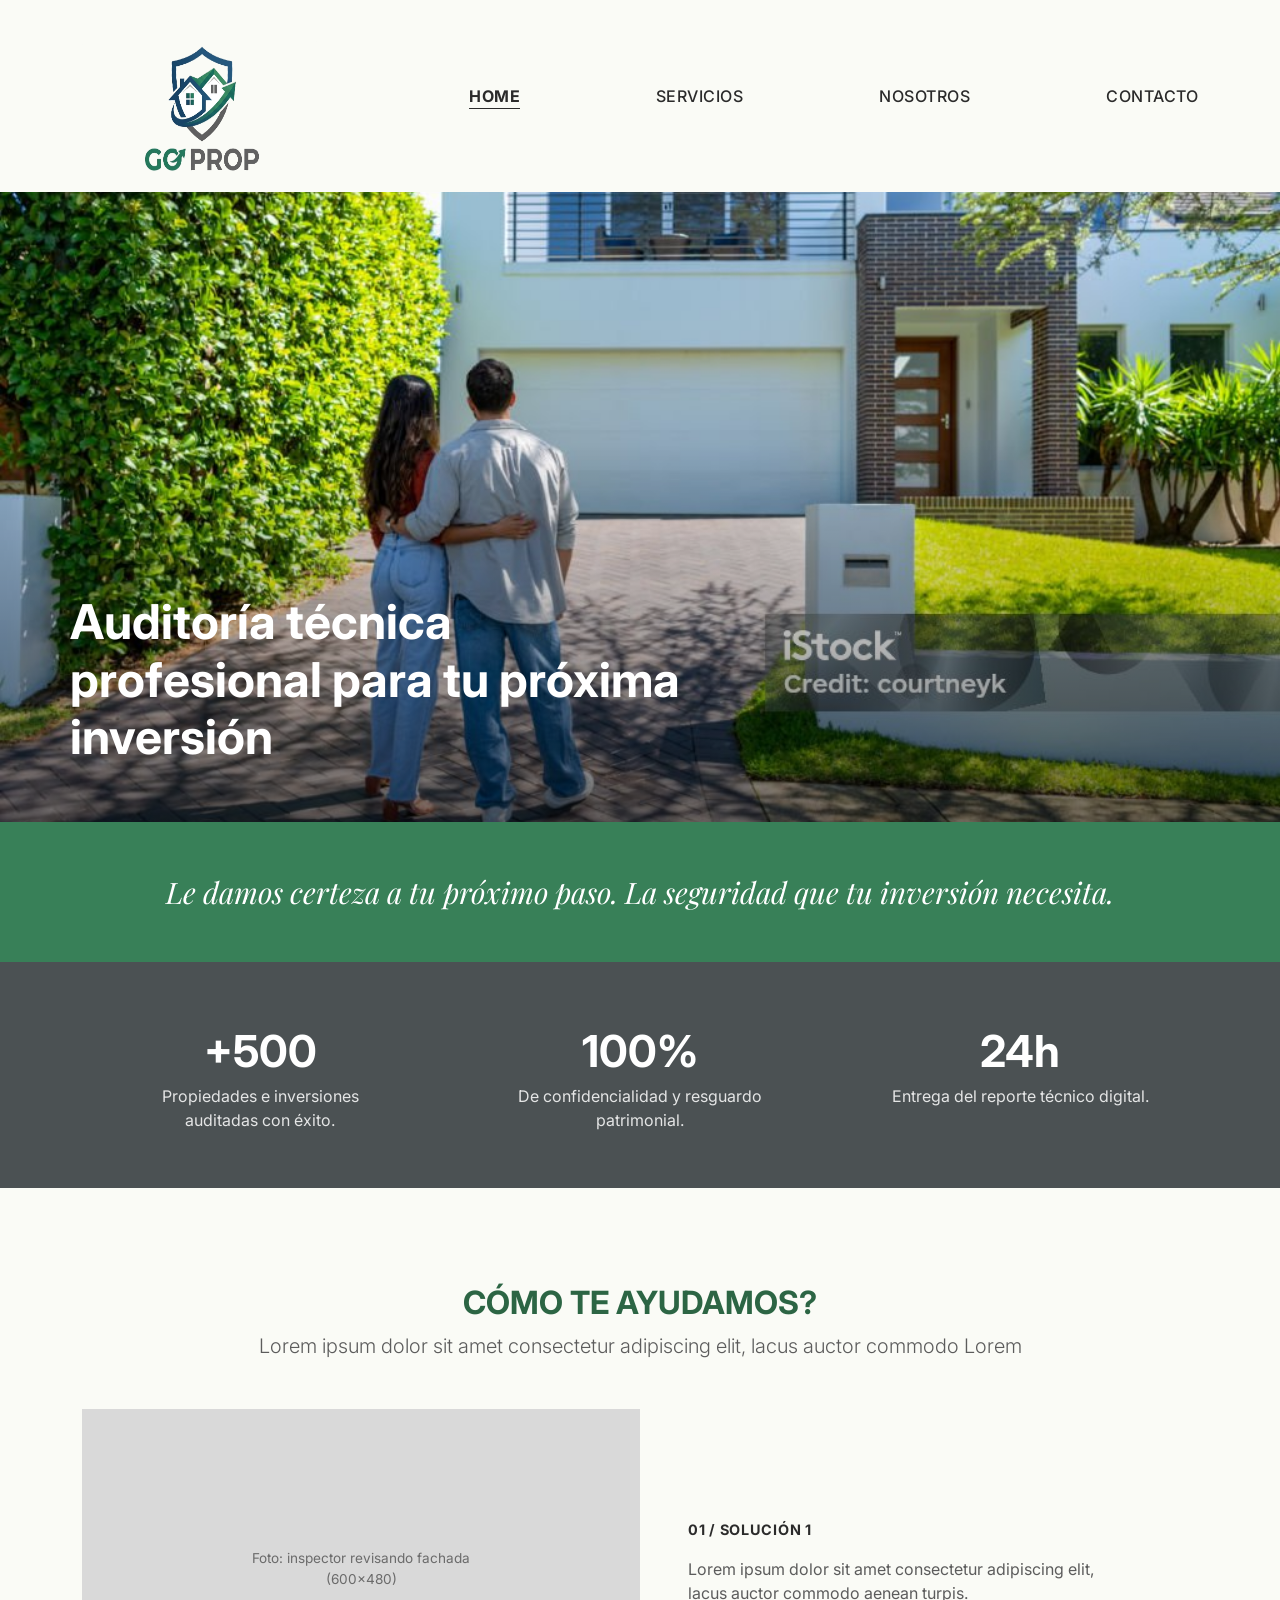
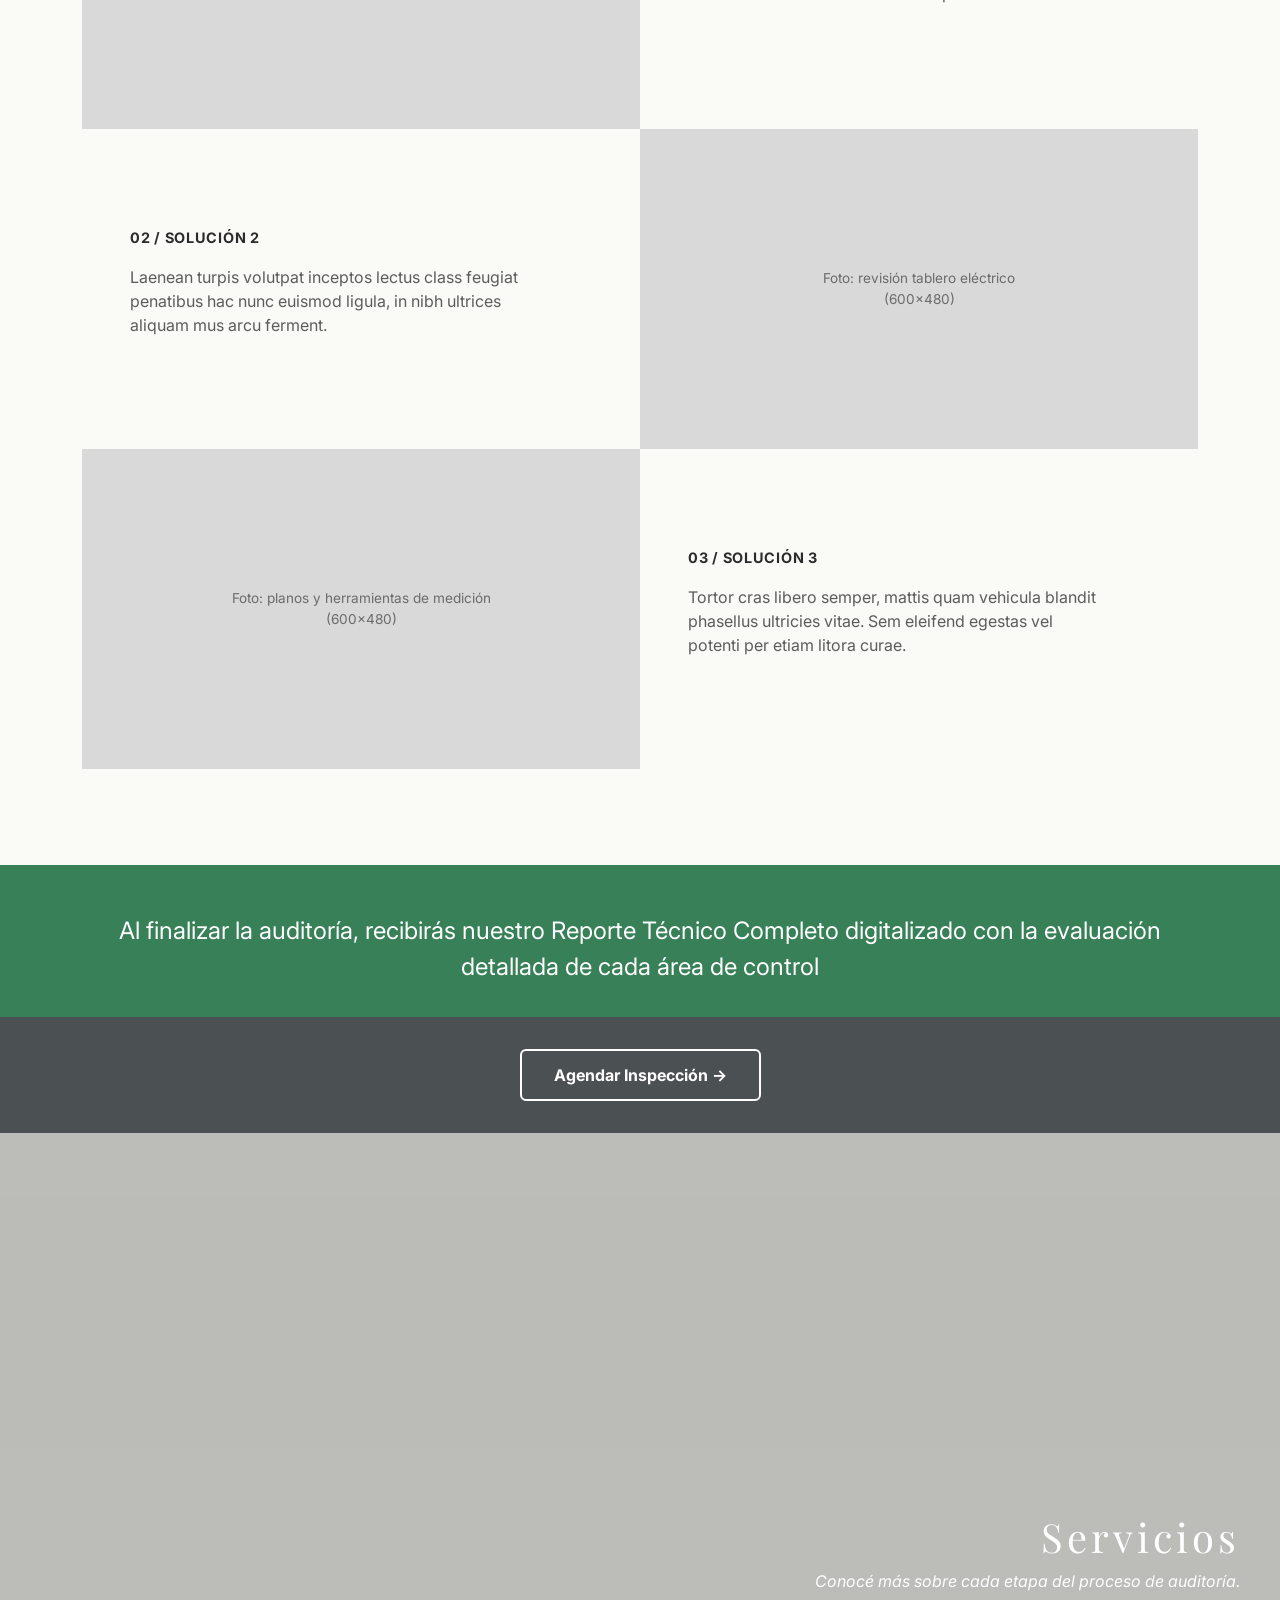
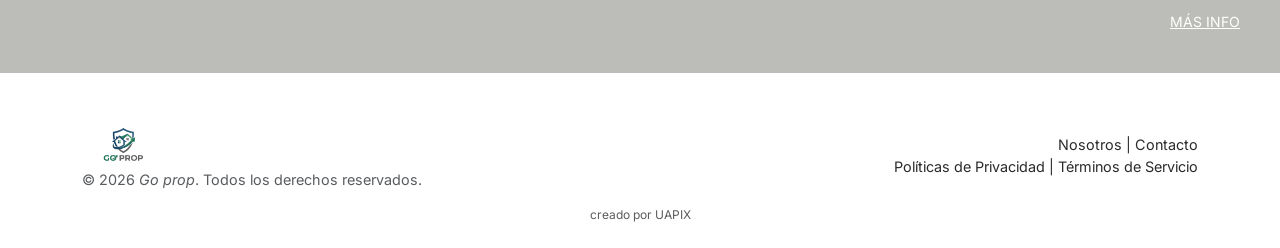
==== index.html @ a1b3cd25 "Initial commit: project scaffold + homepage" ====
<!DOCTYPE html>
<html lang="es">
<head>
  <meta charset="UTF-8">
  <meta name="viewport" content="width=device-width, initial-scale=1.0">
  <title>Go Prop | Auditoría e inspección de propiedades</title>
  <meta name="description" content="Le damos certeza a tu próximo paso. Auditorías técnicas de propiedades con reporte digital en 24h.">

  <!-- Google Fonts -->
  <link rel="preconnect" href="https://fonts.googleapis.com">
  <link rel="preconnect" href="https://fonts.gstatic.com" crossorigin>
  <link href="https://fonts.googleapis.com/css2?family=Inter:wght@400;500;700&family=Playfair+Display:ital@1&display=swap" rel="stylesheet">

  <!-- Bootstrap CSS -->
  <link href="https://cdn.jsdelivr.net/npm/bootstrap@5.3.3/dist/css/bootstrap.min.css" rel="stylesheet">

  <!-- Custom CSS -->
  <link rel="stylesheet" href="css/style.css">
</head>
<body>

  <!-- ==========================================================================
       Navbar
       ========================================================================== -->
  <nav class="navbar navbar-expand-lg navbar-goprop">
    <div class="container">
      <a class="navbar-brand" href="index.html">
        <img src="assets/images/logo.png" alt="Go Prop">
      </a>
      <button class="navbar-toggler" type="button" data-bs-toggle="collapse" data-bs-target="#navMain" aria-controls="navMain" aria-expanded="false" aria-label="Abrir menú">
        <span class="navbar-toggler-icon"></span>
      </button>
      <div class="collapse navbar-collapse justify-content-end" id="navMain">
        <ul class="navbar-nav">
          <li class="nav-item"><a class="nav-link active" href="index.html">HOME</a></li>
          <li class="nav-item"><a class="nav-link" href="servicios.html">SERVICIOS</a></li>
          <li class="nav-item"><a class="nav-link" href="nosotros.html">NOSOTROS</a></li>
          <li class="nav-item"><a class="nav-link" href="contacto.html">CONTACTO</a></li>
        </ul>
      </div>
    </div>
  </nav>

  <!-- ==========================================================================
       Hero
       ========================================================================== -->
  <header class="hero" style="background-image: url('assets/images/casaPlaceholder.jpg');">
    <div class="container hero-content">
      <h1 class="display-5">Auditoría técnica profesional para tu próxima inversión</h1>
    </div>
  </header>

  <!-- Quote band -->
  <section class="quote-band">
    <p>Le damos certeza a tu próximo paso. La seguridad que tu inversión necesita.</p>
  </section>

  <!-- Stats bar -->
  <section class="stats-bar">
    <div class="container">
      <div class="row text-center g-4">
        <div class="col-md-4">
          <div class="stat-number">+500</div>
          <p class="stat-label">Propiedades e inversiones auditadas con éxito.</p>
        </div>
        <div class="col-md-4">
          <div class="stat-number">100%</div>
          <p class="stat-label">De confidencialidad y resguardo patrimonial.</p>
        </div>
        <div class="col-md-4">
          <div class="stat-number">24h</div>
          <p class="stat-label">Entrega del reporte técnico digital.</p>
        </div>
      </div>
    </div>
  </section>

  <!-- ==========================================================================
       Cómo te ayudamos
       ========================================================================== -->
  <section class="services-intro section-padding">
    <div class="container">
      <div class="text-center mb-5">
        <h2>CÓMO TE AYUDAMOS?</h2>
        <p class="lead">Lorem ipsum dolor sit amet consectetur adipiscing elit, lacus auctor commodo Lorem</p>
      </div>

      <!-- Row 1: image left, text right -->
      <div class="row service-row align-items-center g-0 mb-0">
        <div class="col-md-6">
          <div class="img-placeholder">Foto: inspector revisando fachada<br>(600x480)</div>
        </div>
        <div class="col-md-6 p-5">
          <span class="service-number">01 / Solución 1</span>
          <p class="mt-3">Lorem ipsum dolor sit amet consectetur adipiscing elit, lacus auctor commodo aenean turpis.</p>
        </div>
      </div>

      <!-- Row 2: text left, image right -->
      <div class="row service-row align-items-center g-0 mb-0">
        <div class="col-md-6 order-md-2">
          <div class="img-placeholder">Foto: revisión tablero eléctrico<br>(600x480)</div>
        </div>
        <div class="col-md-6 order-md-1 p-5">
          <span class="service-number">02 / Solución 2</span>
          <p class="mt-3">Laenean turpis volutpat inceptos lectus class feugiat penatibus hac nunc euismod ligula, in nibh ultrices aliquam mus arcu ferment.</p>
        </div>
      </div>

      <!-- Row 3: image left, text right -->
      <div class="row service-row align-items-center g-0">
        <div class="col-md-6">
          <div class="img-placeholder">Foto: planos y herramientas de medición<br>(600x480)</div>
        </div>
        <div class="col-md-6 p-5">
          <span class="service-number">03 / Solución 3</span>
          <p class="mt-3">Tortor cras libero semper, mattis quam vehicula blandit phasellus ultricies vitae. Sem eleifend egestas vel potenti per etiam litora curae.</p>
        </div>
      </div>
    </div>
  </section>

  <!-- CTA -->
  <section class="cta-text-band">
    <div class="container">
      <p class="fs-4 mb-0">Al finalizar la auditoría, recibirás nuestro Reporte Técnico Completo digitalizado con la evaluación detallada de cada área de control</p>
    </div>
  </section>
  <section class="cta-button-band">
    <a href="servicios.html" class="btn btn-outline-goprop">Agendar Inspección &rarr;</a>
  </section>

  <!-- ==========================================================================
       Gallery / parallax
       ========================================================================== -->
  <section class="gallery-parallax" style="background-image: url('assets/images/gallery-living-room.jpg');">
    <div class="gallery-parallax-content">
      <h2 class="display-6">Servicios</h2>
      <p class="fst-italic">Conocé más sobre cada etapa del proceso de auditoría.</p>
      <a href="servicios.html" class="text-white text-decoration-underline small">MÁS INFO</a>
    </div>
  </section>

  <!-- ==========================================================================
       Footer
       ========================================================================== -->
  <footer class="footer-goprop">
    <div class="container">
      <div class="row align-items-center">
        <div class="col-md-4 mb-3 mb-md-0">
          <img src="assets/images/logo.png" alt="Go Prop" style="height:40px;">
          <p class="mt-2 mb-0 text-muted">&copy; 2026 <em>Go prop</em>. Todos los derechos reservados.</p>
        </div>
        <div class="col-md-8 text-md-end">
          <a href="nosotros.html">Nosotros</a> | <a href="contacto.html">Contacto</a><br class="d-none d-md-block">
          <a href="#">Políticas de Privacidad</a> | <a href="#">Términos de Servicio</a>
        </div>
      </div>
      <div class="text-center mt-3 footer-credit">creado por UAPIX</div>
    </div>
  </footer>

  <!-- Bootstrap JS -->
  <script src="https://cdn.jsdelivr.net/npm/bootstrap@5.3.3/dist/js/bootstrap.bundle.min.js"></script>
  <script src="js/main.js"></script>
</body>
</html>
---- css/style.css ----
/* ==========================================================================
   GO PROP — Global Stylesheet
   ========================================================================== */

:root {
  --color-green: #388058;
  --color-green-dark: #2c6544;
  --color-charcoal: #4b5153;
  --color-cream: #fafbf6;
  --color-white: #ffffff;
  --color-text: #2b2b2b;
  --color-text-muted: #5c5c5c;

  --font-body: 'Inter', system-ui, sans-serif;
  --font-serif: 'Playfair Display', Georgia, serif;

  --section-padding-y: 6rem;
  --transition-base: 0.25s ease;
}

html {
  scroll-behavior: smooth;
}

body {
  font-family: var(--font-body);
  color: var(--color-text);
  background-color: var(--color-cream);
}

img {
  max-width: 100%;
  display: block;
}

.section-padding {
  padding-top: var(--section-padding-y);
  padding-bottom: var(--section-padding-y);
}

/* ==========================================================================
   Navbar
   ========================================================================== */

.navbar-goprop {
  background-color: var(--color-cream);
  padding-top: 1rem;
  padding-bottom: 1rem;
}

.navbar-goprop .navbar-brand img {
  height: 150px;
}

.navbar-goprop .nav-link {
  color: var(--color-navy);
  font-weight: 500;
  letter-spacing: 0.03em;
  margin-left: 8.5rem;
  padding: 0 !important;
}

.navbar-goprop .nav-link.active {
  color: var(--color-green-navy);
  font-weight: 700;
  text-decoration: underline;
  text-underline-offset: 6px;
}

/* ==========================================================================
   Hero
   ========================================================================== */

.hero {
  position: relative;
  min-height: 70vh;
  background-size: cover;
  background-position: center;
  display: flex;
  align-items: flex-end;
}

.hero::after {
  content: '';
  position: absolute;
  inset: 0;
  background: linear-gradient(to top, rgba(0, 0, 0, 0.55), rgba(0, 0, 0, 0) 60%);
}

.hero-content {
  position: relative;
  z-index: 1;
  color: var(--color-white);
  padding: 3rem 0;
}

.hero-content h1 {
  font-weight: 700;
  max-width: 640px;
}

/* ==========================================================================
   Quote band
   ========================================================================== */

.quote-band {
  background-color: var(--color-green);
  color: var(--color-white);
  text-align: center;
  padding: 3rem 1rem;
}

.quote-band p {
  font-family: var(--font-serif);
  font-style: italic;
  font-size: 1.85rem;
  max-width: 1140px;
  margin: 0 auto;
}

/* ==========================================================================
   Stats bar
   ========================================================================== */

.stats-bar {
  background-color: var(--color-charcoal);
  color: var(--color-white);
  padding: 3.5rem 1rem;
}

.stats-bar .stat-number {
  font-size: 2.75rem;
  font-weight: 700;
}

.stats-bar .stat-label {
  color: rgba(255, 255, 255, 0.85);
  max-width: 260px;
  margin: 0 auto;
}

/* ==========================================================================
   Services intro (Cómo te ayudamos)
   ========================================================================== */

.services-intro h2 {
  color: var(--color-green-dark);
  font-weight: 700;
}

.services-intro .lead {
  color: var(--color-text-muted);
}

.service-row .service-number {
  font-weight: 700;
  letter-spacing: 0.05em;
  color: var(--color-text);
  text-transform: uppercase;
  font-size: 0.9rem;
}

.service-row p {
  color: var(--color-text-muted);
  max-width: 420px;
}

.service-row img {
  width: 100%;
  height: 100%;
  object-fit: cover;
  min-height: 320px;
}

/* ==========================================================================
   CTA band
   ========================================================================== */

.cta-text-band {
  background-color: var(--color-green);
  color: var(--color-white);
  text-align: center;
  padding: 3rem 1rem 2rem;
}

.cta-button-band {
  background-color: var(--color-charcoal);
  text-align: center;
  padding: 2rem 1rem;
}

.btn-outline-goprop {
  border: 2px solid var(--color-white);
  color: var(--color-white);
  background: transparent;
  font-weight: 700;
  padding: 0.75rem 2rem;
  transition: var(--transition-base);
}

.btn-outline-goprop:hover {
  background: var(--color-white);
  color: var(--color-charcoal);
}

.btn-goprop {
  background-color: var(--color-green);
  border: 2px solid var(--color-green);
  color: var(--color-white);
  font-weight: 700;
  padding: 0.75rem 2rem;
  transition: var(--transition-base);
}

.btn-goprop:hover {
  background-color: var(--color-green-dark);
  border-color: var(--color-green-dark);
  color: var(--color-white);
}

/* ==========================================================================
   Gallery / parallax
   ========================================================================== */

.gallery-parallax {
  position: relative;
  min-height: 60vh;
  background-attachment: fixed;
  background-size: cover;
  background-position: center;
  display: flex;
  align-items: flex-end;
}

.gallery-parallax::after {
  content: '';
  position: absolute;
  inset: 0;
  background: rgba(0, 0, 0, 0.25);
}

.gallery-parallax-content {
  position: relative;
  z-index: 1;
  color: var(--color-white);
  padding: 2.5rem;
  text-align: right;
  margin-left: auto;
}

.gallery-parallax-content h2 {
  font-family: var(--font-serif);
  letter-spacing: 0.1em;
}

@media (max-width: 767.98px) {
  .gallery-parallax {
    background-attachment: scroll;
  }
}

/* ==========================================================================
   Footer
   ========================================================================== */

.footer-goprop {
  background-color: var(--color-white);
  padding: 3rem 0 1.5rem;
  font-size: 0.9rem;
}

.footer-goprop a {
  color: var(--color-text);
  text-decoration: none;
}

.footer-goprop a:hover {
  color: var(--color-green-dark);
}

.footer-goprop .footer-credit {
  color: var(--color-text-muted);
  font-size: 0.75rem;
}

/* ==========================================================================
   Placeholder blocks (temporary — remove once real assets are in place)
   ========================================================================== */

.img-placeholder {
  background-color: #d9d9d9;
  color: #6b6b6b;
  display: flex;
  align-items: center;
  justify-content: center;
  text-align: center;
  font-size: 0.85rem;
  width: 100%;
  height: 100%;
  min-height: 320px;
}
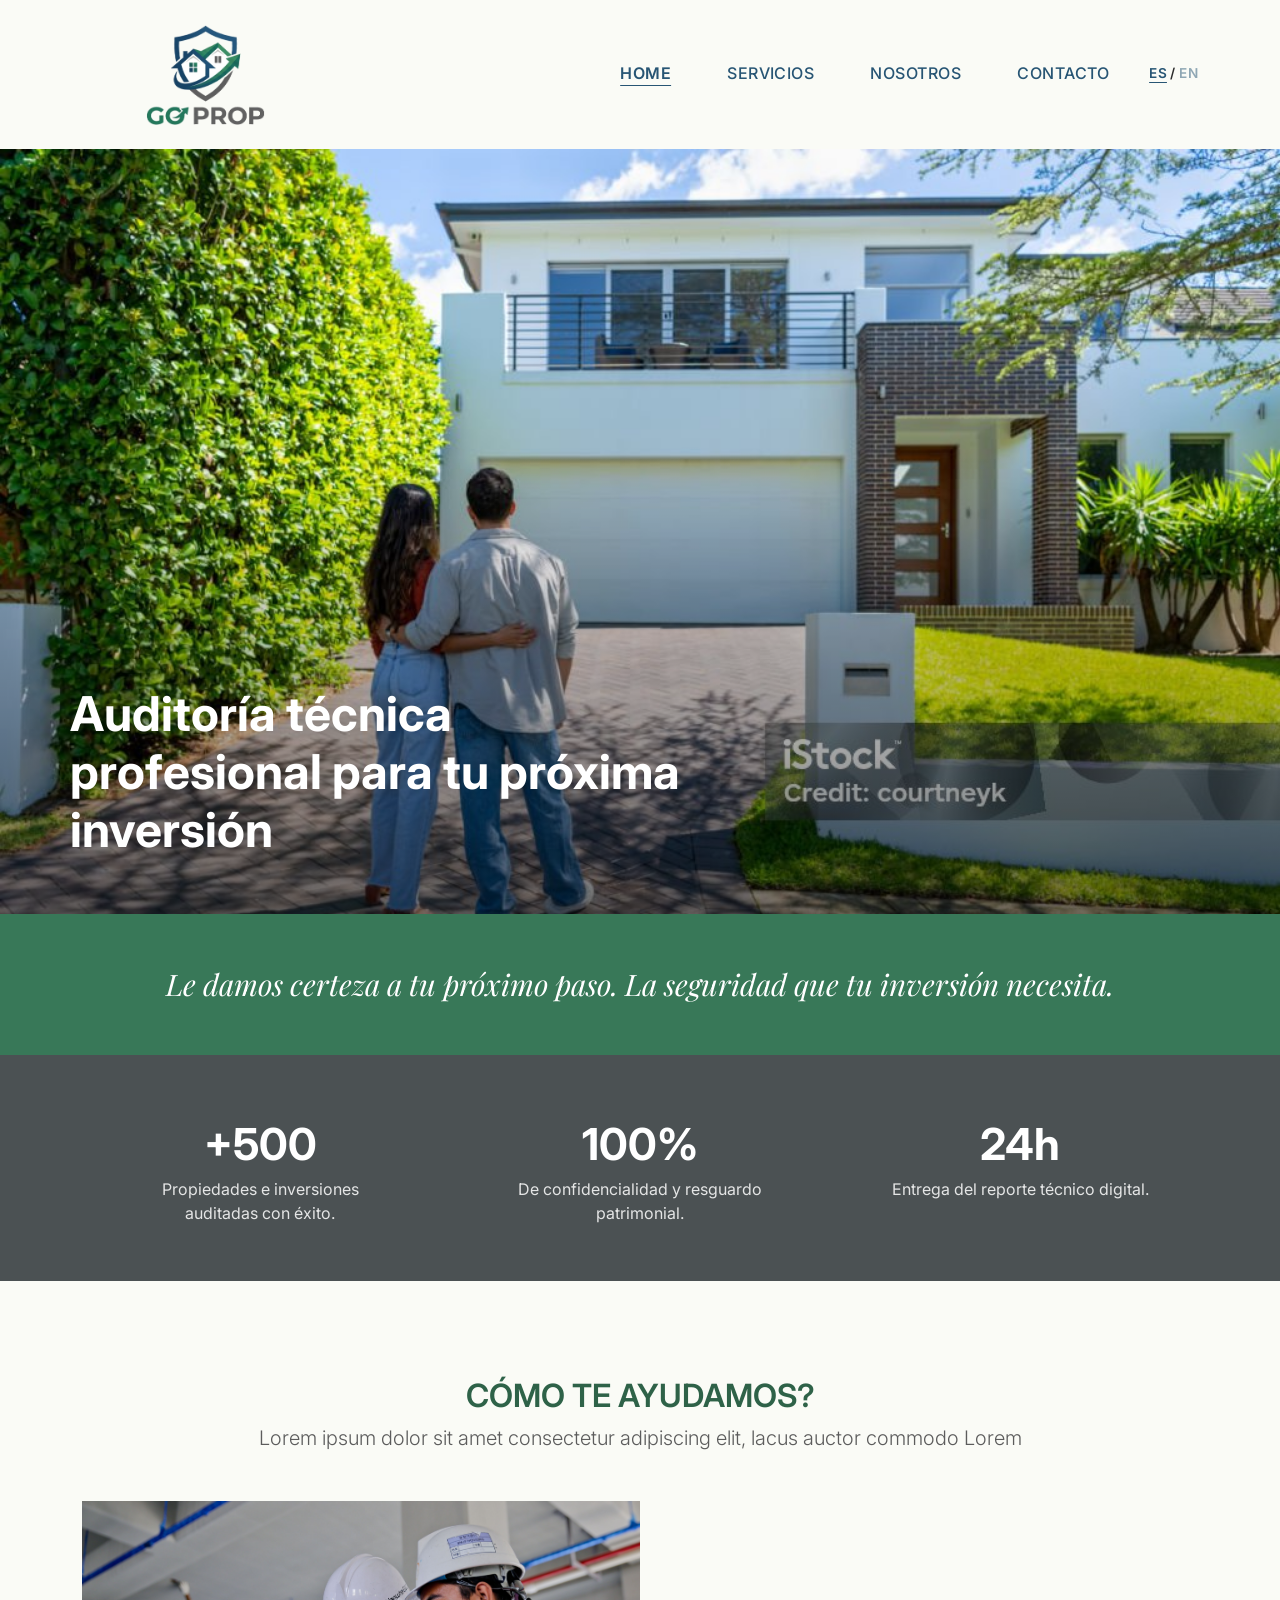
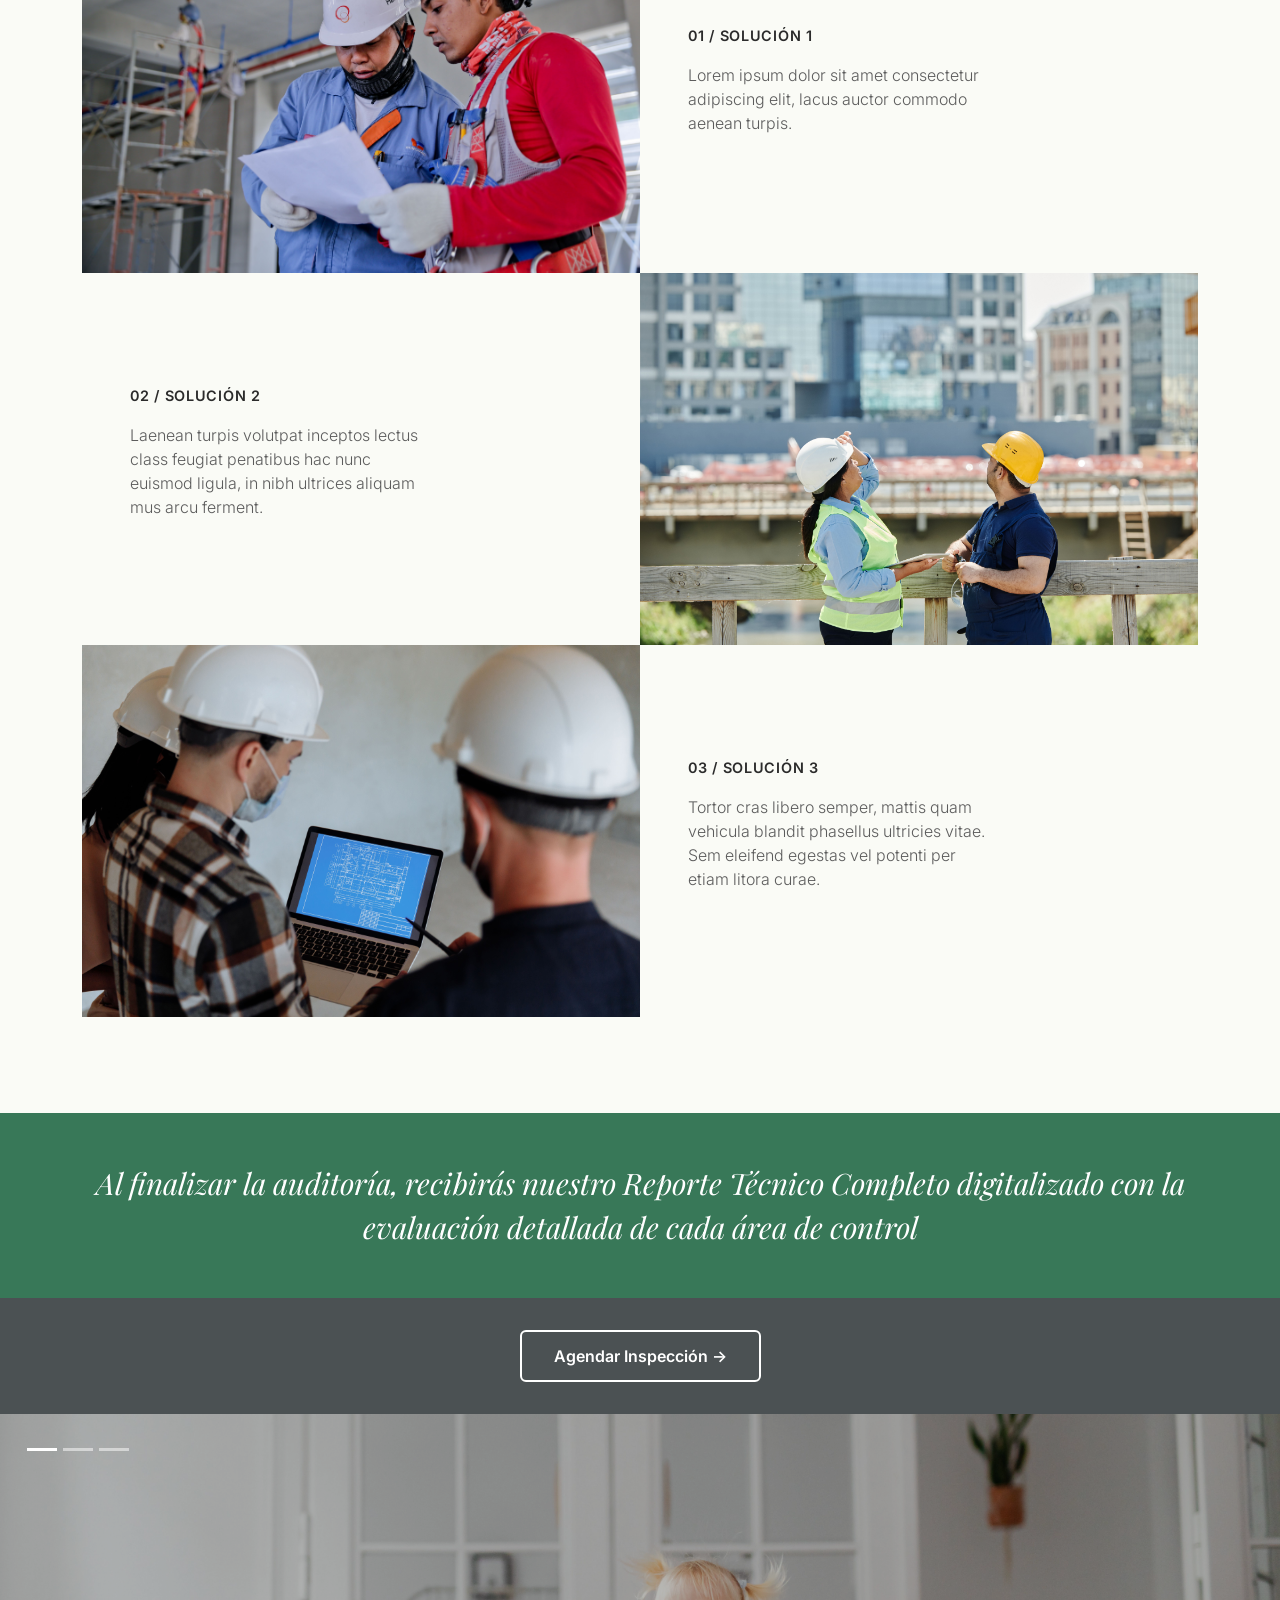
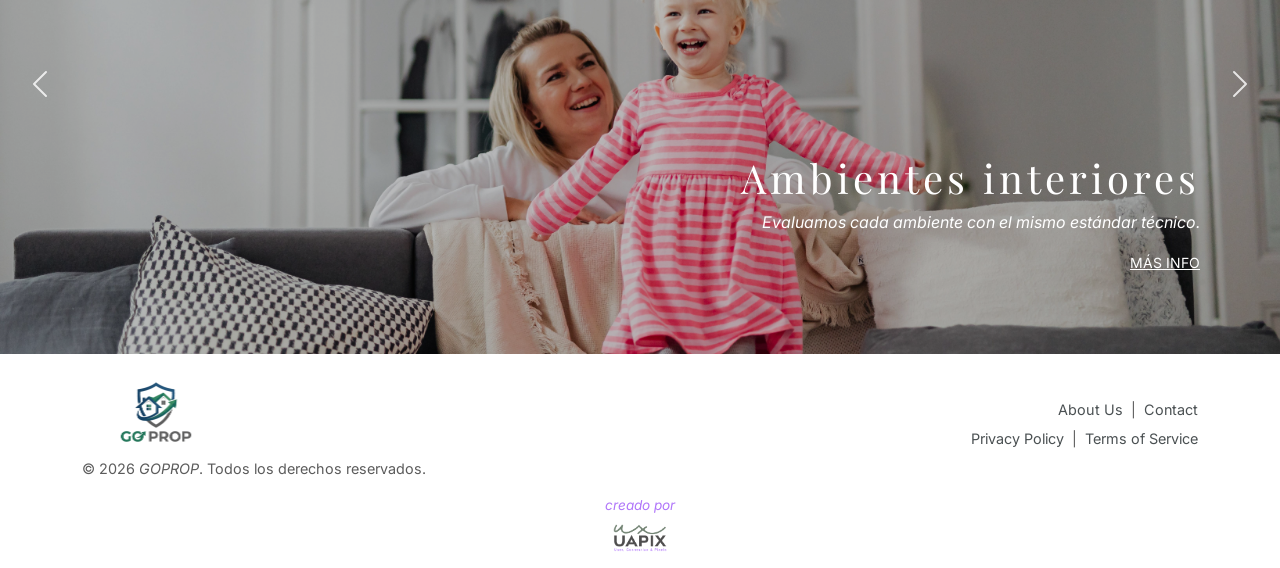
==== commit cc8e8b00: "Finalize footer: logo/copyright spacing, footer padding" ====
--- a/index.html
+++ b/index.html
@@ -9,7 +9,7 @@
   <!-- Google Fonts -->
   <link rel="preconnect" href="https://fonts.googleapis.com">
   <link rel="preconnect" href="https://fonts.gstatic.com" crossorigin>
-  <link href="https://fonts.googleapis.com/css2?family=Inter:wght@400;500;700&family=Playfair+Display:ital@1&display=swap" rel="stylesheet">
+  <link href="https://fonts.googleapis.com/css2?family=Inter:wght@300;400;500;600;700&family=Playfair+Display:ital@1&display=swap" rel="stylesheet">
 
   <!-- Bootstrap CSS -->
   <link href="https://cdn.jsdelivr.net/npm/bootstrap@5.3.3/dist/css/bootstrap.min.css" rel="stylesheet">
@@ -37,6 +37,9 @@
           <li class="nav-item"><a class="nav-link" href="nosotros.html">NOSOTROS</a></li>
           <li class="nav-item"><a class="nav-link" href="contacto.html">CONTACTO</a></li>
         </ul>
+        <div class="lang-switch">
+          <a href="index.html" class="current">ES</a> / <a href="en/index.html">EN</a>
+        </div>
       </div>
     </div>
   </nav>
@@ -88,7 +91,7 @@
       <!-- Row 1: image left, text right -->
       <div class="row service-row align-items-center g-0 mb-0">
         <div class="col-md-6">
-          <div class="img-placeholder">Foto: inspector revisando fachada<br>(600x480)</div>
+          <img src="assets/images/solucion1.jpg" alt="Inspectores revisando documentos en una propiedad">
         </div>
         <div class="col-md-6 p-5">
           <span class="service-number">01 / Solución 1</span>
@@ -99,7 +102,7 @@
       <!-- Row 2: text left, image right -->
       <div class="row service-row align-items-center g-0 mb-0">
         <div class="col-md-6 order-md-2">
-          <div class="img-placeholder">Foto: revisión tablero eléctrico<br>(600x480)</div>
+          <img src="assets/images/solucion2.jpg" alt="Inspectores afuera revisando la fachada de una propiedad">
         </div>
         <div class="col-md-6 order-md-1 p-5">
           <span class="service-number">02 / Solución 2</span>
@@ -110,7 +113,7 @@
       <!-- Row 3: image left, text right -->
       <div class="row service-row align-items-center g-0">
         <div class="col-md-6">
-          <div class="img-placeholder">Foto: planos y herramientas de medición<br>(600x480)</div>
+          <img src="assets/images/solucion3.jpg" alt="Inspectores revisando planos en una computadora portatil">
         </div>
         <div class="col-md-6 p-5">
           <span class="service-number">03 / Solución 3</span>
@@ -123,7 +126,7 @@
   <!-- CTA -->
   <section class="cta-text-band">
     <div class="container">
-      <p class="fs-4 mb-0">Al finalizar la auditoría, recibirás nuestro Reporte Técnico Completo digitalizado con la evaluación detallada de cada área de control</p>
+      <p>Al finalizar la auditoría, recibirás nuestro Reporte Técnico Completo digitalizado con la evaluación detallada de cada área de control</p>
     </div>
   </section>
   <section class="cta-button-band">
@@ -133,13 +136,44 @@
   <!-- ==========================================================================
        Gallery / parallax
        ========================================================================== -->
-  <section class="gallery-parallax" style="background-image: url('assets/images/gallery-living-room.jpg');">
-    <div class="gallery-parallax-content">
-      <h2 class="display-6">Servicios</h2>
-      <p class="fst-italic">Conocé más sobre cada etapa del proceso de auditoría.</p>
-      <a href="servicios.html" class="text-white text-decoration-underline small">MÁS INFO</a>
-    </div>
-  </section>
+  <div id="galleryCarousel" class="carousel slide gallery-parallax" data-bs-ride="carousel">
+    <div class="carousel-indicators">
+      <button type="button" data-bs-target="#galleryCarousel" data-bs-slide-to="0" class="active" aria-current="true" aria-label="Slide 1"></button>
+      <button type="button" data-bs-target="#galleryCarousel" data-bs-slide-to="1" aria-label="Slide 2"></button>
+      <button type="button" data-bs-target="#galleryCarousel" data-bs-slide-to="2" aria-label="Slide 3"></button>
+    </div>
+    <div class="carousel-inner">
+      <div class="carousel-item active" style="background-image: url('assets/images/gallery-living-room.jpg');">
+        <div class="gallery-parallax-content">
+          <h2 class="display-6">Ambientes interiores</h2>
+          <p class="fst-italic">Evaluamos cada ambiente con el mismo estándar técnico.</p>
+          <a href="servicios.html" class="text-white text-decoration-underline small">MÁS INFO</a>
+        </div>
+      </div>
+      <div class="carousel-item" style="background-image: url('assets/images/gallery-kitchen.jpg');">
+        <div class="gallery-parallax-content">
+          <h2 class="display-6">Instalaciones y equipamiento</h2>
+          <p class="fst-italic">Revisamos instalaciones eléctricas, sanitarias y de gas.</p>
+          <a href="servicios.html" class="text-white text-decoration-underline small">MÁS INFO</a>
+        </div>
+      </div>
+      <div class="carousel-item" style="background-image: url('assets/images/gallery-garden.jpg');">
+        <div class="gallery-parallax-content">
+          <h2 class="display-6">Espacios exteriores</h2>
+          <p class="fst-italic">Auditamos también los espacios exteriores y estructuras adicionales.</p>
+          <a href="servicios.html" class="text-white text-decoration-underline small">MÁS INFO</a>
+        </div>
+      </div>
+    </div>
+    <button class="carousel-control-prev" type="button" data-bs-target="#galleryCarousel" data-bs-slide="prev">
+      <span class="carousel-control-prev-icon" aria-hidden="true"></span>
+      <span class="visually-hidden">Anterior</span>
+    </button>
+    <button class="carousel-control-next" type="button" data-bs-target="#galleryCarousel" data-bs-slide="next">
+      <span class="carousel-control-next-icon" aria-hidden="true"></span>
+      <span class="visually-hidden">Siguiente</span>
+    </button>
+  </div>
 
   <!-- ==========================================================================
        Footer
@@ -147,16 +181,19 @@
   <footer class="footer-goprop">
     <div class="container">
       <div class="row align-items-center">
-        <div class="col-md-4 mb-3 mb-md-0">
-          <img src="assets/images/logo.png" alt="Go Prop" style="height:40px;">
-          <p class="mt-2 mb-0 text-muted">&copy; 2026 <em>Go prop</em>. Todos los derechos reservados.</p>
-        </div>
-        <div class="col-md-8 text-md-end">
-          <a href="nosotros.html">Nosotros</a> | <a href="contacto.html">Contacto</a><br class="d-none d-md-block">
-          <a href="#">Políticas de Privacidad</a> | <a href="#">Términos de Servicio</a>
-        </div>
-      </div>
-      <div class="text-center mt-3 footer-credit">creado por UAPIX</div>
+        <div class="col-md-5 mb-3 mb-md-0 footer-brand">
+          <img src="assets/images/logo.png" alt="Go Prop" style="height:72px;">
+          <p class="footer-copyright">&copy; 2026 <em>GOPROP</em>. Todos los derechos reservados.</p>
+        </div>
+<div class="col-md-7 text-md-end footer-links">
+          <div class="footer-links-row"><a href="nosotros.html">About Us</a><span class="footer-sep">|</span><a href="contacto.html">Contact</a></div>
+          <div class="footer-links-row"><a href="#">Privacy Policy</a><span class="footer-sep">|</span><a href="#">Terms of Service</a></div>
+        </div>
+      </div>
+<div class="text-center mt-3 footer-credit">
+        <p>creado por</p>
+        <img src="assets/images/uapix-logo.png" alt="UAPIX">
+      </div>
     </div>
   </footer>
 
--- a/css/style.css
+++ b/css/style.css
@@ -3,8 +3,9 @@
    ========================================================================== */
 
 :root {
-  --color-green: #388058;
-  --color-green-dark: #2c6544;
+  --color-green: #387858;
+  --color-green-dark: #2e6248;
+  --color-navy: #275574;
   --color-charcoal: #4b5153;
   --color-cream: #fafbf6;
   --color-white: #ffffff;
@@ -44,38 +45,67 @@
 
 .navbar-goprop {
   background-color: var(--color-cream);
-  padding-top: 1rem;
-  padding-bottom: 1rem;
+  padding-top: 0rem;
+  padding-bottom: 0.2rem;
 }
 
 .navbar-goprop .navbar-brand img {
-  height: 150px;
+  height: 120px;
+  margin-bottom: 1rem;
 }
 
 .navbar-goprop .nav-link {
   color: var(--color-navy);
   font-weight: 500;
   letter-spacing: 0.03em;
-  margin-left: 8.5rem;
+  margin-left: 3.5rem;
   padding: 0 !important;
 }
 
+.navbar-goprop .nav-item:first-child .nav-link {
+  margin-left: 4rem;
+}
+
 .navbar-goprop .nav-link.active {
-  color: var(--color-green-navy);
-  font-weight: 700;
+  color: var(--color-navy);
+  font-weight: 600;
   text-decoration: underline;
   text-underline-offset: 6px;
 }
 
+.lang-switch {
+  margin-left: 2.5rem;
+  font-size: 0.85rem;
+  font-weight: 600;
+  letter-spacing: 0.03em;
+  white-space: nowrap;
+}
+
+.lang-switch a {
+  color: var(--color-navy);
+  text-decoration: none;
+  opacity: 0.5;
+}
+
+.lang-switch a.current {
+  opacity: 1;
+  text-decoration: underline;
+  text-underline-offset: 4px;
+}
+
+.lang-switch a:hover {
+  opacity: 0.8;
+}
+
 /* ==========================================================================
    Hero
    ========================================================================== */
 
 .hero {
   position: relative;
-  min-height: 70vh;
+  min-height: 85vh;
   background-size: cover;
-  background-position: center;
+  background-position: center top;
   display: flex;
   align-items: flex-end;
 }
@@ -145,15 +175,16 @@
 
 .services-intro h2 {
   color: var(--color-green-dark);
-  font-weight: 700;
+  font-weight: 600;
 }
 
 .services-intro .lead {
   color: var(--color-text-muted);
+  font-weight:300;
 }
 
 .service-row .service-number {
-  font-weight: 700;
+  font-weight: 600;
   letter-spacing: 0.05em;
   color: var(--color-text);
   text-transform: uppercase;
@@ -162,7 +193,8 @@
 
 .service-row p {
   color: var(--color-text-muted);
-  max-width: 420px;
+  max-width: 300px;
+  font-weight:300;
 }
 
 .service-row img {
@@ -180,7 +212,15 @@
   background-color: var(--color-green);
   color: var(--color-white);
   text-align: center;
-  padding: 3rem 1rem 2rem;
+  padding: 3rem 1rem;
+}
+
+.cta-text-band p {
+  font-family: var(--font-serif);
+  font-style: italic;
+  font-size: 1.85rem;
+  max-width: 1140px;
+  margin: 0 auto;
 }
 
 .cta-button-band {
@@ -193,7 +233,7 @@
   border: 2px solid var(--color-white);
   color: var(--color-white);
   background: transparent;
-  font-weight: 700;
+  font-weight: 600;
   padding: 0.75rem 2rem;
   transition: var(--transition-base);
 }
@@ -207,7 +247,7 @@
   background-color: var(--color-green);
   border: 2px solid var(--color-green);
   color: var(--color-white);
-  font-weight: 700;
+  font-weight: 600;
   padding: 0.75rem 2rem;
   transition: var(--transition-base);
 }
@@ -225,14 +265,20 @@
 .gallery-parallax {
   position: relative;
   min-height: 60vh;
-  background-attachment: fixed;
+}
+
+.gallery-parallax .carousel-item {
+  min-height: 60vh;
   background-size: cover;
   background-position: center;
+}
+.gallery-parallax .carousel-item.active,
+.gallery-parallax .carousel-item-next,
+.gallery-parallax .carousel-item-prev {
   display: flex;
   align-items: flex-end;
 }
-
-.gallery-parallax::after {
+.gallery-parallax .carousel-item::after {
   content: '';
   position: absolute;
   inset: 0;
@@ -243,7 +289,7 @@
   position: relative;
   z-index: 1;
   color: var(--color-white);
-  padding: 2.5rem;
+  padding: 5rem;
   text-align: right;
   margin-left: auto;
 }
@@ -253,34 +299,87 @@
   letter-spacing: 0.1em;
 }
 
-@media (max-width: 767.98px) {
-  .gallery-parallax {
-    background-attachment: scroll;
-  }
-}
-
+.gallery-parallax .carousel-indicators {
+  top: 1.5rem;
+  bottom: auto;
+  justify-content: flex-start;
+  margin-left: 1.5rem;
+  margin-right: 0;
+}
+.gallery-parallax .carousel-control-prev,
+.gallery-parallax .carousel-control-next {
+  top: 50%;
+  bottom: auto;
+  width: 48px;
+  height: 48px;
+  transform: translateY(-50%);
+  opacity: 0.8;
+}
+
+.gallery-parallax .carousel-control-prev {
+  left: 1rem;
+}
+
+.gallery-parallax .carousel-control-next {
+  right: 1rem;
+}
+
+.gallery-parallax .carousel-control-prev:hover,
+.gallery-parallax .carousel-control-next:hover {
+  opacity: 1;
+}
 /* ==========================================================================
    Footer
    ========================================================================== */
 
 .footer-goprop {
   background-color: var(--color-white);
-  padding: 3rem 0 1.5rem;
+  padding: 1rem 0 1rem;
   font-size: 0.9rem;
 }
 
 .footer-goprop a {
-  color: var(--color-text);
+  color: var(--color-charcoal);
   text-decoration: none;
 }
 
+.footer-links-row {
+  line-height: 2;
+}
+
+.footer-links .footer-sep {
+  color: var(--color-text-muted);
+  margin: 0 0.5rem;
+}
+
 .footer-goprop a:hover {
-  color: var(--color-green-dark);
-}
-
-.footer-goprop .footer-credit {
+  color: #8c8c8c;
+}
+
+.footer-goprop .footer-credit p {
+  color: #b076f9;
+  font-style: italic;
+  font-size: 0.85rem;
+  margin-bottom: 0.5rem;
+}
+
+.footer-goprop .footer-credit img {
+  height: 28px;
+  margin: 0 auto;
+}
+.footer-goprop .footer-brand {
+  display: flex;
+  flex-direction: column;
+  align-items: flex-start;
+  gap: 1rem;
+}
+
+.footer-goprop .footer-copyright {
   color: var(--color-text-muted);
-  font-size: 0.75rem;
+  font-size: 0.9rem;
+  line-height: 1.5;
+  white-space: nowrap;
+  margin: 0;
 }
 
 /* ==========================================================================
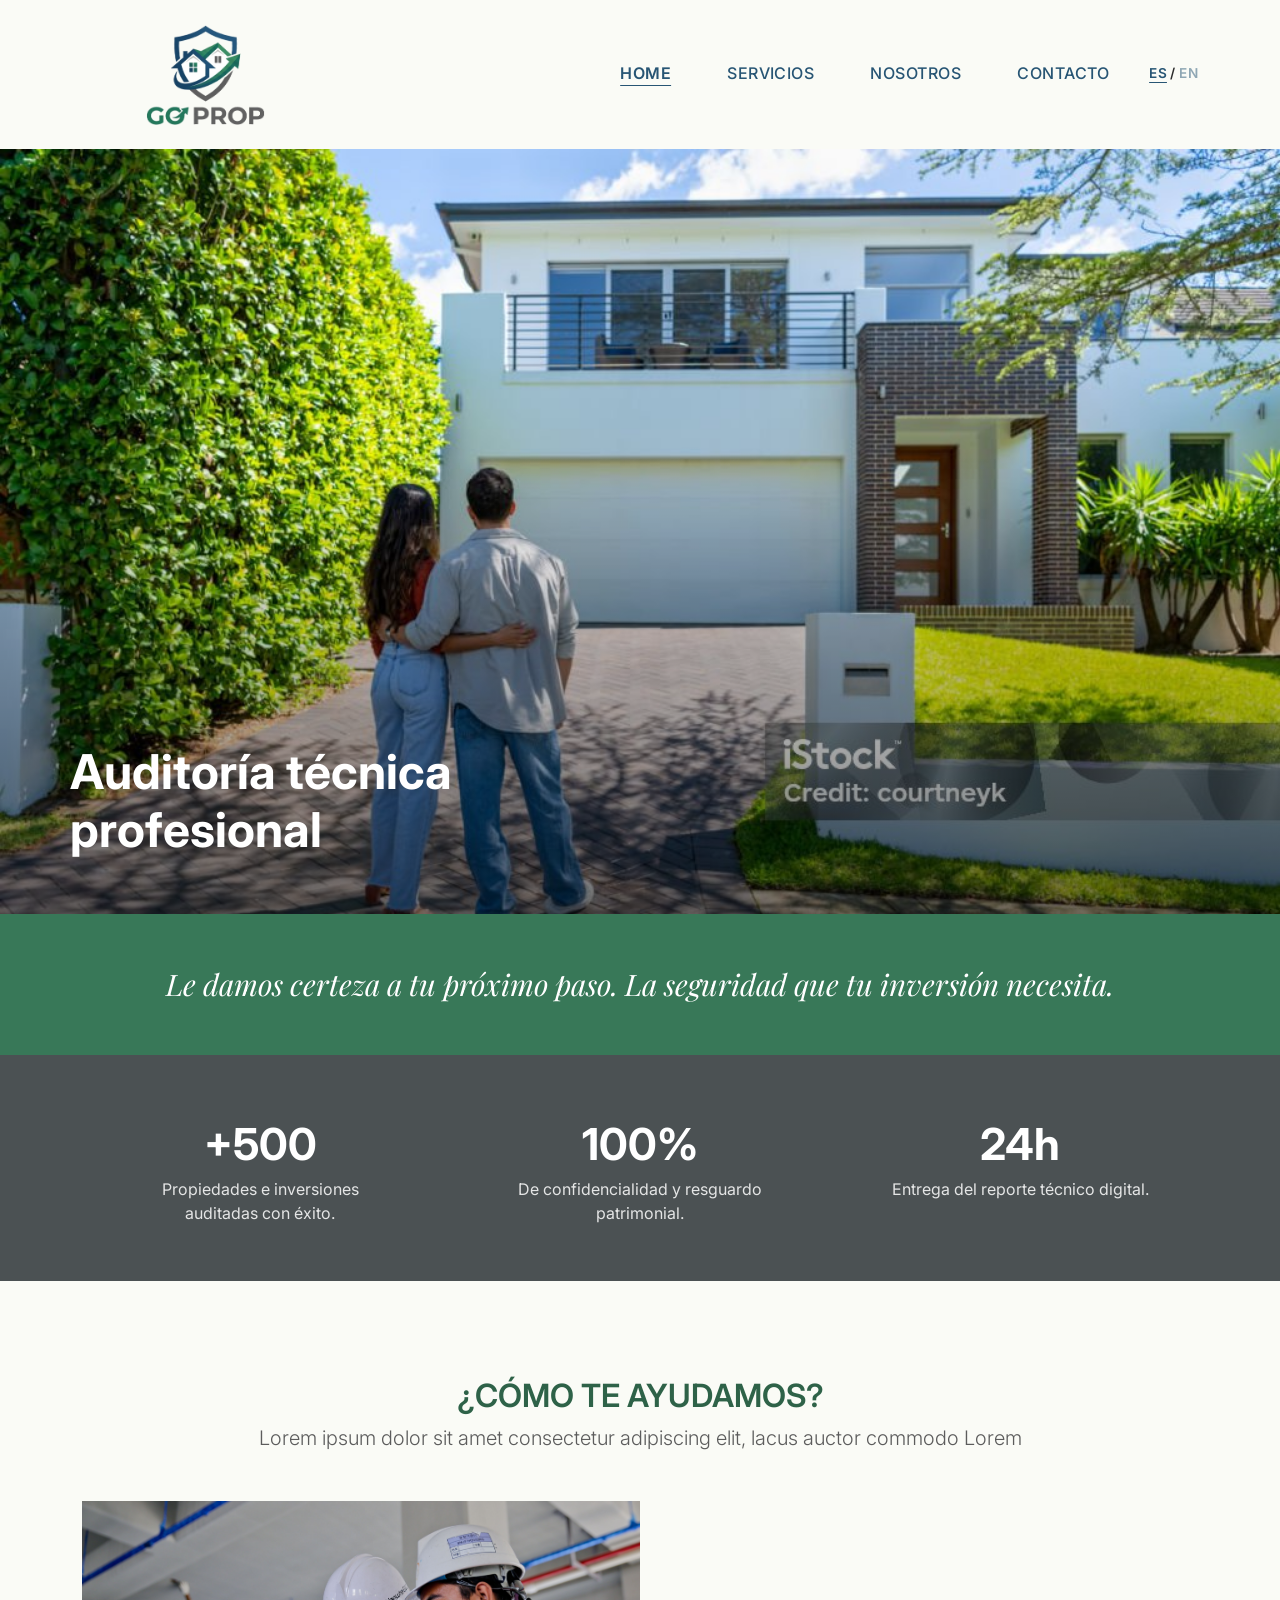
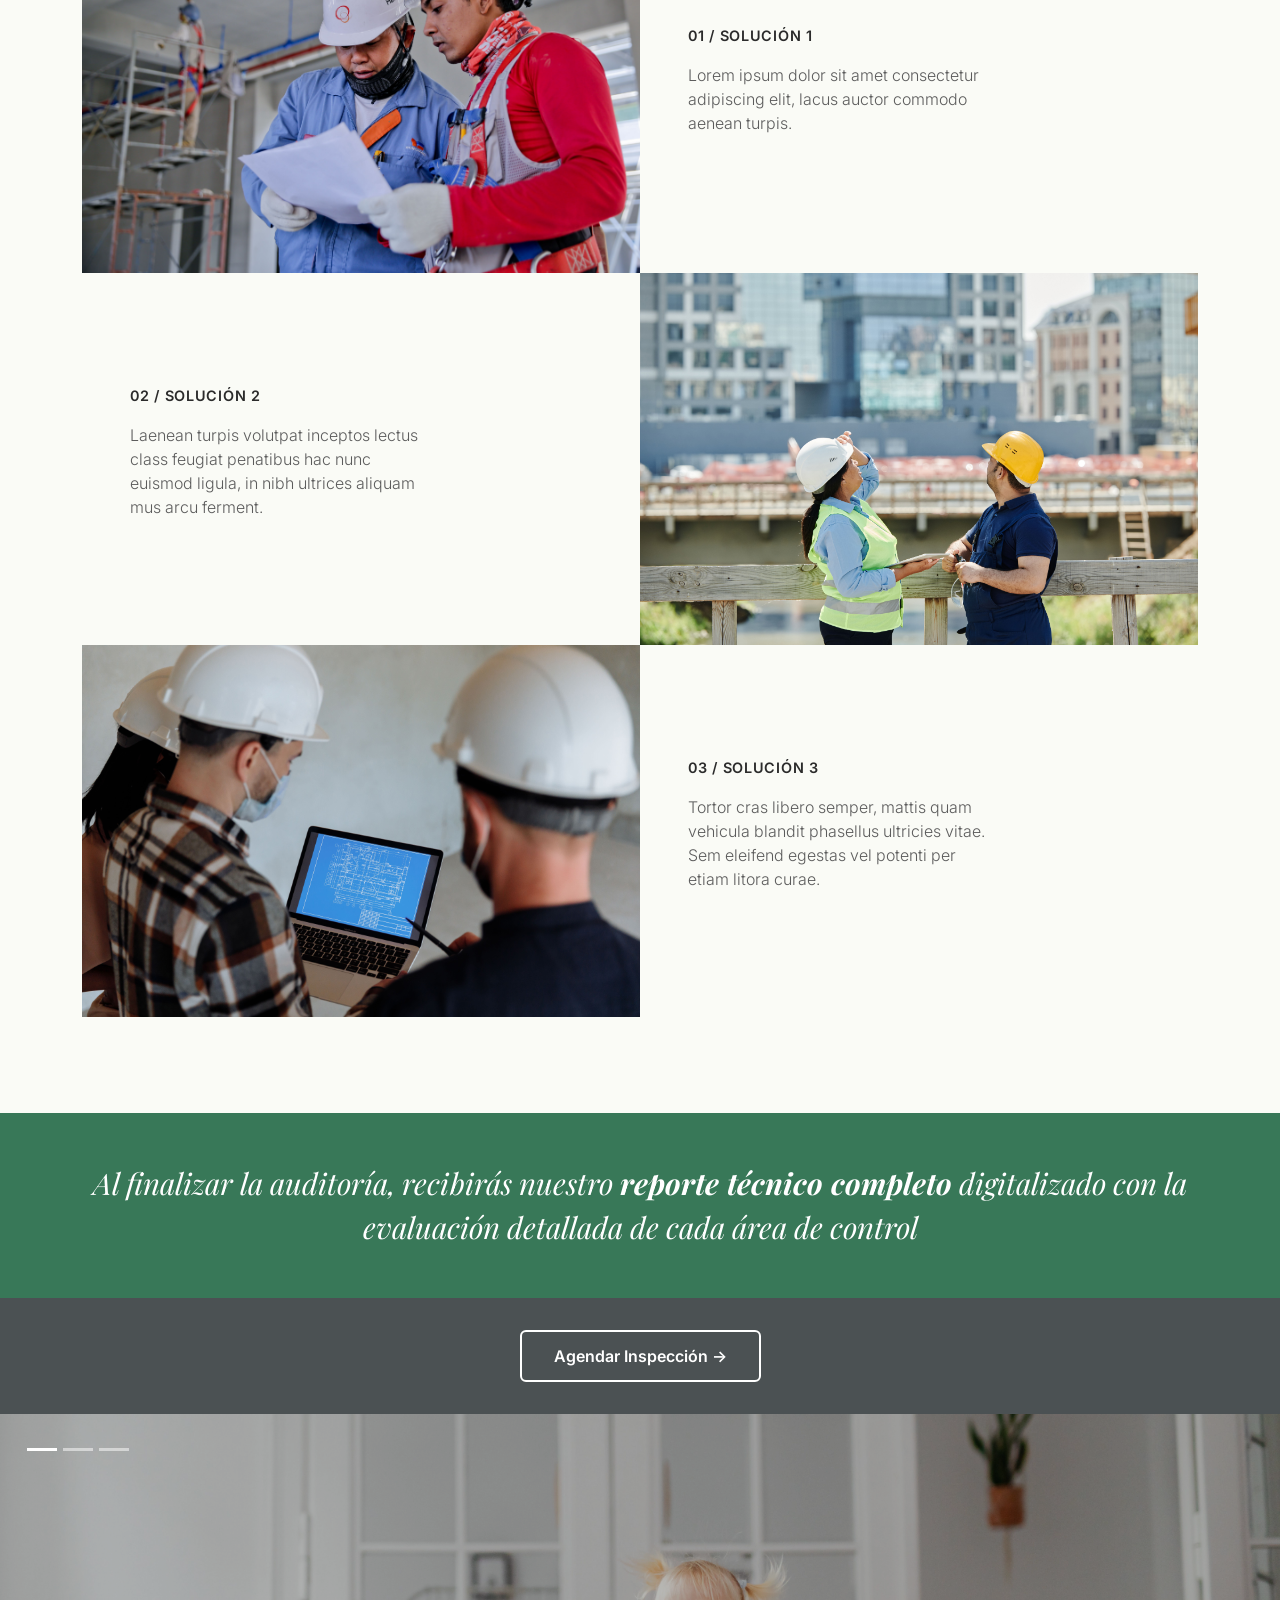
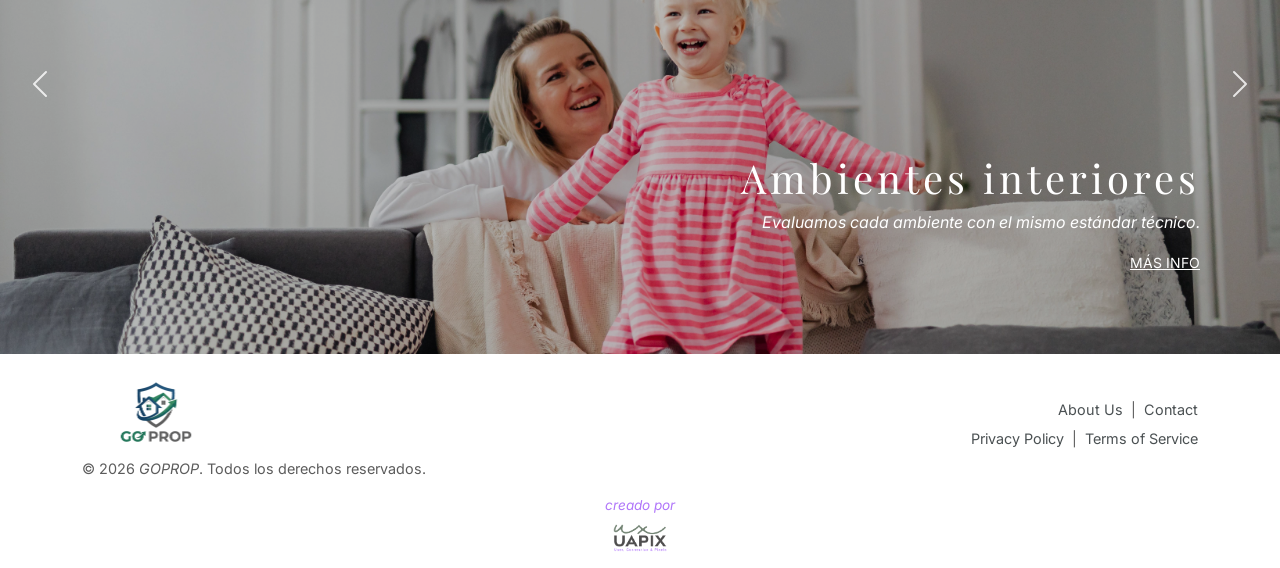
==== commit d7c8b6a5: "Added Favicon and some text" ====
--- a/index.html
+++ b/index.html
@@ -3,13 +3,17 @@
 <head>
   <meta charset="UTF-8">
   <meta name="viewport" content="width=device-width, initial-scale=1.0">
-  <title>Go Prop | Auditoría e inspección de propiedades</title>
+  <title>Go Prop | La seguridad que tu inversión necesita</title>
   <meta name="description" content="Le damos certeza a tu próximo paso. Auditorías técnicas de propiedades con reporte digital en 24h.">
 
   <!-- Google Fonts -->
   <link rel="preconnect" href="https://fonts.googleapis.com">
   <link rel="preconnect" href="https://fonts.gstatic.com" crossorigin>
   <link href="https://fonts.googleapis.com/css2?family=Inter:wght@300;400;500;600;700&family=Playfair+Display:ital@1&display=swap" rel="stylesheet">
+
+    <!-- FAVICON -->
+    <link rel="shortcut icon" href="/assets/images/favicon.png" type="image/x-icon">
+    <link rel="icon" href="/assets/images/favicon.png" type="image/x-icon">
 
   <!-- Bootstrap CSS -->
   <link href="https://cdn.jsdelivr.net/npm/bootstrap@5.3.3/dist/css/bootstrap.min.css" rel="stylesheet">
@@ -49,7 +53,7 @@
        ========================================================================== -->
   <header class="hero" style="background-image: url('assets/images/casaPlaceholder.jpg');">
     <div class="container hero-content">
-      <h1 class="display-5">Auditoría técnica profesional para tu próxima inversión</h1>
+      <h1 class="display-5">Auditoría técnica profesional</h1>
     </div>
   </header>
 
@@ -84,7 +88,7 @@
   <section class="services-intro section-padding">
     <div class="container">
       <div class="text-center mb-5">
-        <h2>CÓMO TE AYUDAMOS?</h2>
+        <h2>¿CÓMO TE AYUDAMOS?</h2>
         <p class="lead">Lorem ipsum dolor sit amet consectetur adipiscing elit, lacus auctor commodo Lorem</p>
       </div>
 
@@ -126,7 +130,7 @@
   <!-- CTA -->
   <section class="cta-text-band">
     <div class="container">
-      <p>Al finalizar la auditoría, recibirás nuestro Reporte Técnico Completo digitalizado con la evaluación detallada de cada área de control</p>
+      <p>Al finalizar la auditoría, recibirás nuestro <strong>reporte técnico completo</strong> digitalizado con la evaluación detallada de cada área de control</p>
     </div>
   </section>
   <section class="cta-button-band">
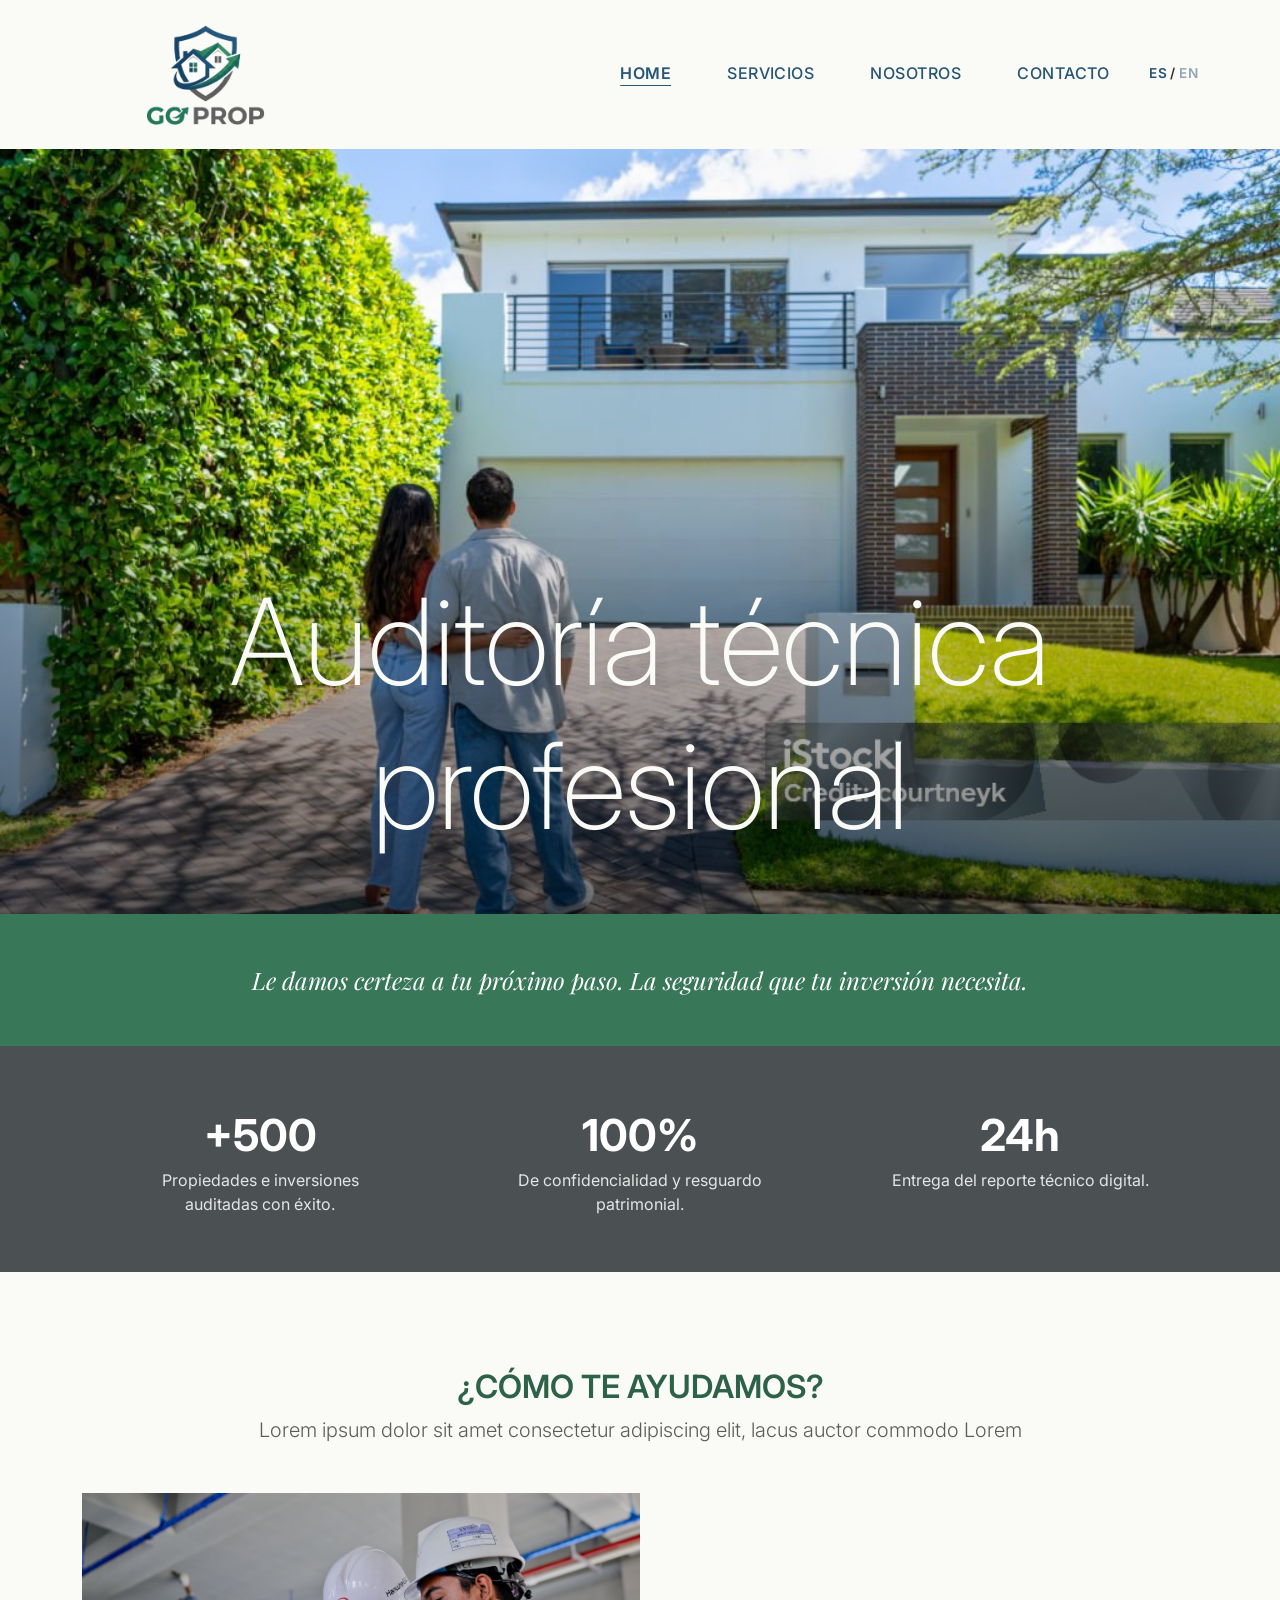
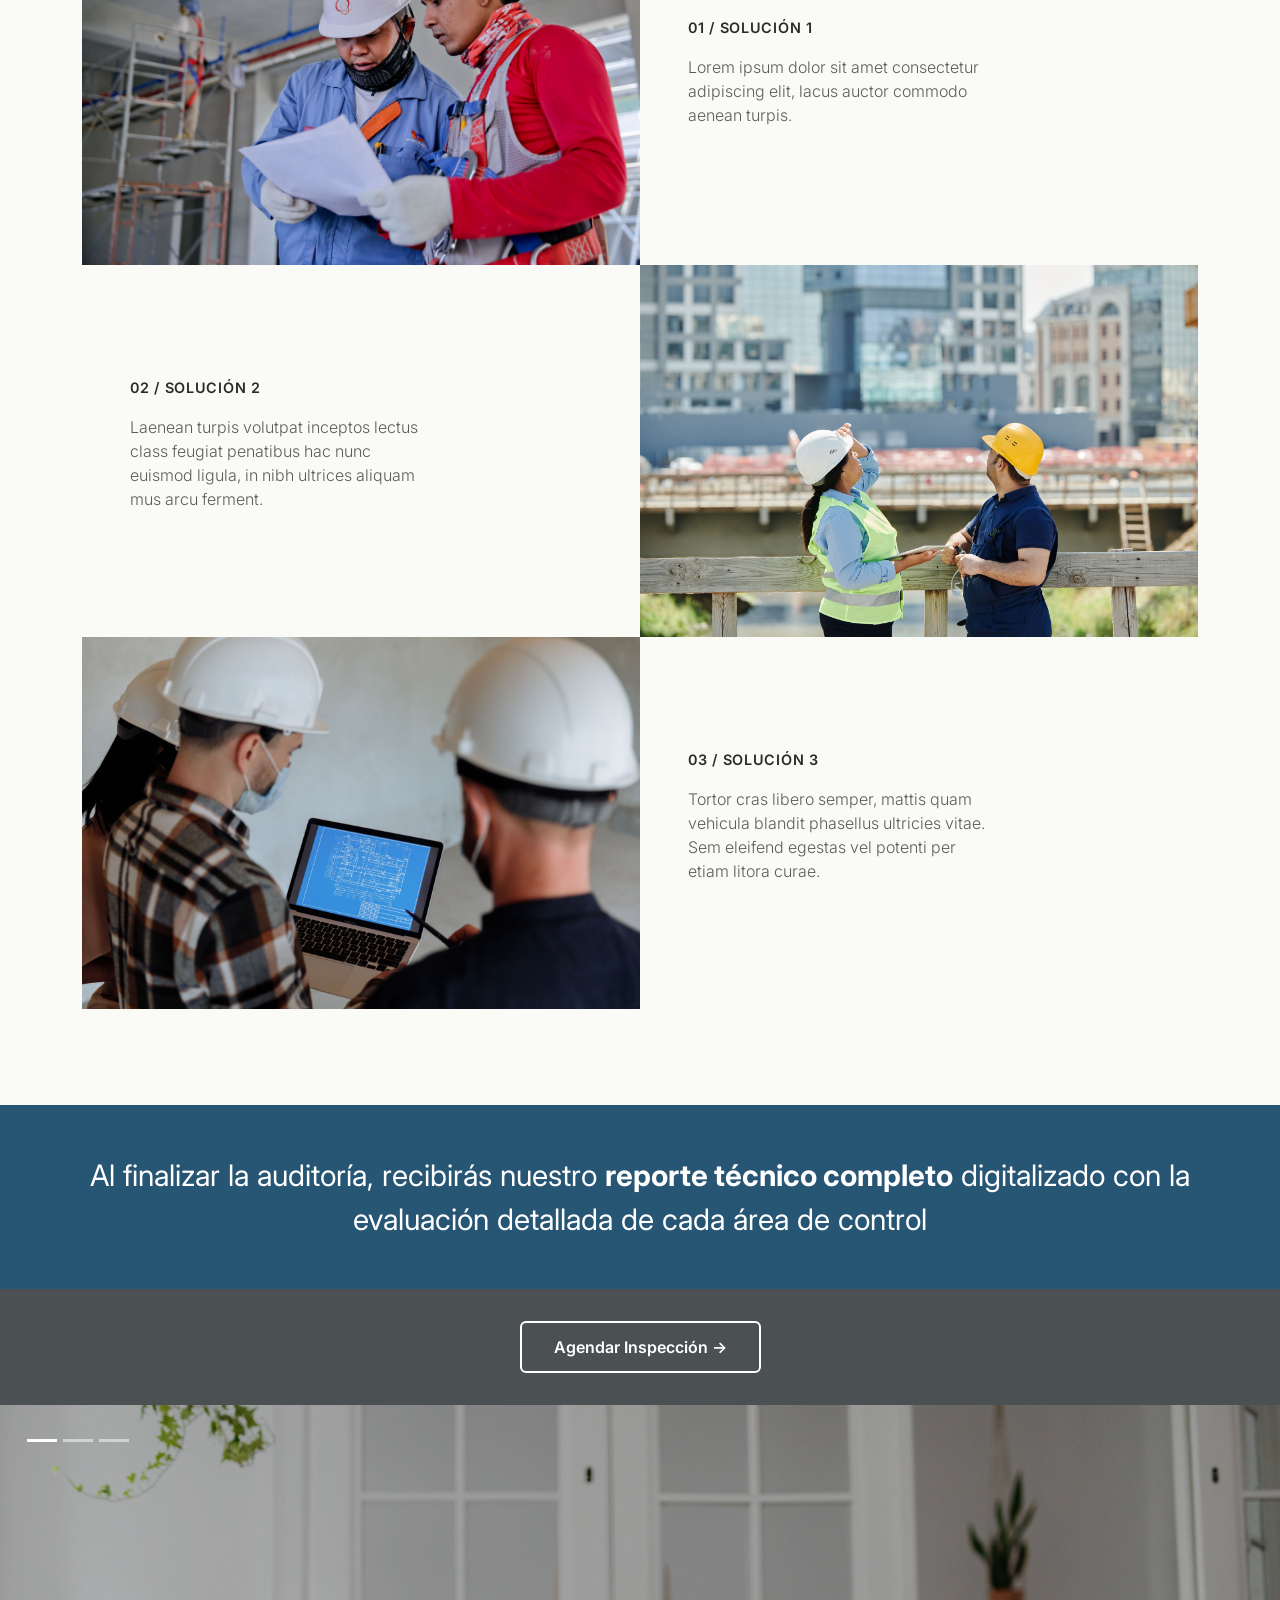
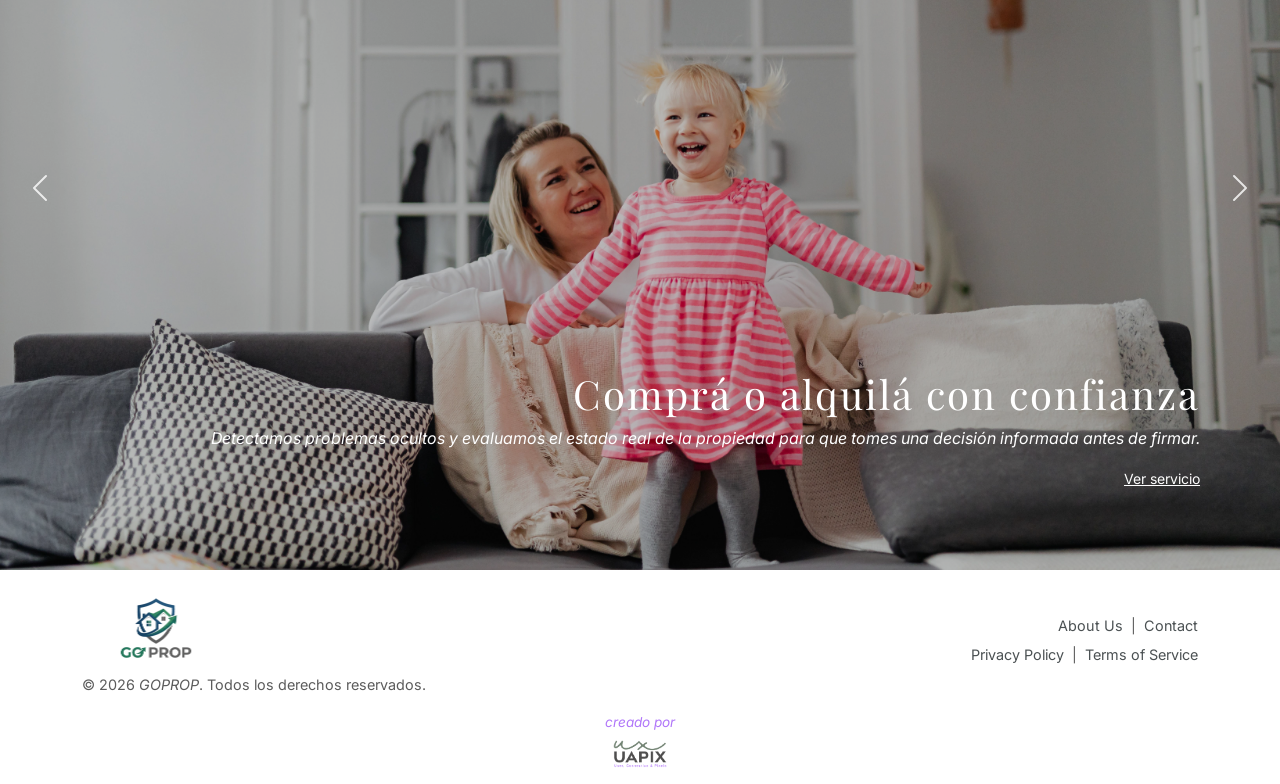
==== commit f880c894: "EN Page translation & Home improved" ====
--- a/index.html
+++ b/index.html
@@ -4,7 +4,7 @@
   <meta charset="UTF-8">
   <meta name="viewport" content="width=device-width, initial-scale=1.0">
   <title>Go Prop | La seguridad que tu inversión necesita</title>
-  <meta name="description" content="Le damos certeza a tu próximo paso. Auditorías técnicas de propiedades con reporte digital en 24h.">
+  <meta name="description" content="Le damos certeza a tu próximo paso. Auditorías técnicas de propiedades con reporte digital.">
 
   <!-- Google Fonts -->
   <link rel="preconnect" href="https://fonts.googleapis.com">
@@ -149,23 +149,23 @@
     <div class="carousel-inner">
       <div class="carousel-item active" style="background-image: url('assets/images/gallery-living-room.jpg');">
         <div class="gallery-parallax-content">
-          <h2 class="display-6">Ambientes interiores</h2>
-          <p class="fst-italic">Evaluamos cada ambiente con el mismo estándar técnico.</p>
-          <a href="servicios.html" class="text-white text-decoration-underline small">MÁS INFO</a>
+          <h2 class="display-6">Comprá o alquilá con confianza</h2>
+          <p class="fst-italic">Detectamos problemas ocultos y evaluamos el estado real de la propiedad para que tomes una decisión informada antes de firmar.</p>
+          <a href="servicios.html" class="text-white text-decoration-underline small">Ver servicio</a>
         </div>
       </div>
       <div class="carousel-item" style="background-image: url('assets/images/gallery-kitchen.jpg');">
         <div class="gallery-parallax-content">
-          <h2 class="display-6">Instalaciones y equipamiento</h2>
-          <p class="fst-italic">Revisamos instalaciones eléctricas, sanitarias y de gas.</p>
-          <a href="servicios.html" class="text-white text-decoration-underline small">MÁS INFO</a>
+          <h2 class="display-6">Recibí tu propiedad con tranquilidad</h2>
+          <p class="fst-italic">Verificamos que la construcción o remodelación cumpla con los estándares de calidad y con lo acordado antes de la entrega.</p>
+          <a href="servicios.html" class="text-white text-decoration-underline small">Ver servicio</a>
         </div>
       </div>
       <div class="carousel-item" style="background-image: url('assets/images/gallery-garden.jpg');">
         <div class="gallery-parallax-content">
-          <h2 class="display-6">Espacios exteriores</h2>
-          <p class="fst-italic">Auditamos también los espacios exteriores y estructuras adicionales.</p>
-          <a href="servicios.html" class="text-white text-decoration-underline small">MÁS INFO</a>
+          <h2 class="display-6">Encontrá la causa del problema</h2>
+          <p class="fst-italic">Analizamos filtraciones, fisuras y otras fallas para identificar su origen y brindarte un diagnóstico técnico confiable.</p>
+          <a href="servicios.html" class="text-white text-decoration-underline small">Ver servicio</a>
         </div>
       </div>
     </div>
--- a/css/style.css
+++ b/css/style.css
@@ -89,7 +89,7 @@
 
 .lang-switch a.current {
   opacity: 1;
-  text-decoration: underline;
+  text-decoration: none;
   text-underline-offset: 4px;
 }
 
@@ -120,13 +120,15 @@
 .hero-content {
   position: relative;
   z-index: 1;
-  color: var(--color-white);
+  color: var(--color-cream);
   padding: 3rem 0;
 }
 
 .hero-content h1 {
-  font-weight: 700;
-  max-width: 640px;
+  font-weight: 200;
+  max-width: 100%;
+  font-size: 120px;
+  text-align: center;
 }
 
 /* ==========================================================================
@@ -143,7 +145,7 @@
 .quote-band p {
   font-family: var(--font-serif);
   font-style: italic;
-  font-size: 1.85rem;
+  font-size: 1.5rem;
   max-width: 1140px;
   margin: 0 auto;
 }
@@ -209,15 +211,15 @@
    ========================================================================== */
 
 .cta-text-band {
-  background-color: var(--color-green);
+  background-color: var(--color-navy);
   color: var(--color-white);
   text-align: center;
   padding: 3rem 1rem;
 }
 
 .cta-text-band p {
-  font-family: var(--font-serif);
-  font-style: italic;
+  font-family: var(--font-body);
+  font-style: normal;
   font-size: 1.85rem;
   max-width: 1140px;
   margin: 0 auto;
@@ -264,11 +266,11 @@
 
 .gallery-parallax {
   position: relative;
-  min-height: 60vh;
+  min-height: 85vh;
 }
 
 .gallery-parallax .carousel-item {
-  min-height: 60vh;
+  min-height: 85vh;
   background-size: cover;
   background-position: center;
 }
@@ -296,7 +298,7 @@
 
 .gallery-parallax-content h2 {
   font-family: var(--font-serif);
-  letter-spacing: 0.1em;
+  letter-spacing: 0.05em;
 }
 
 .gallery-parallax .carousel-indicators {
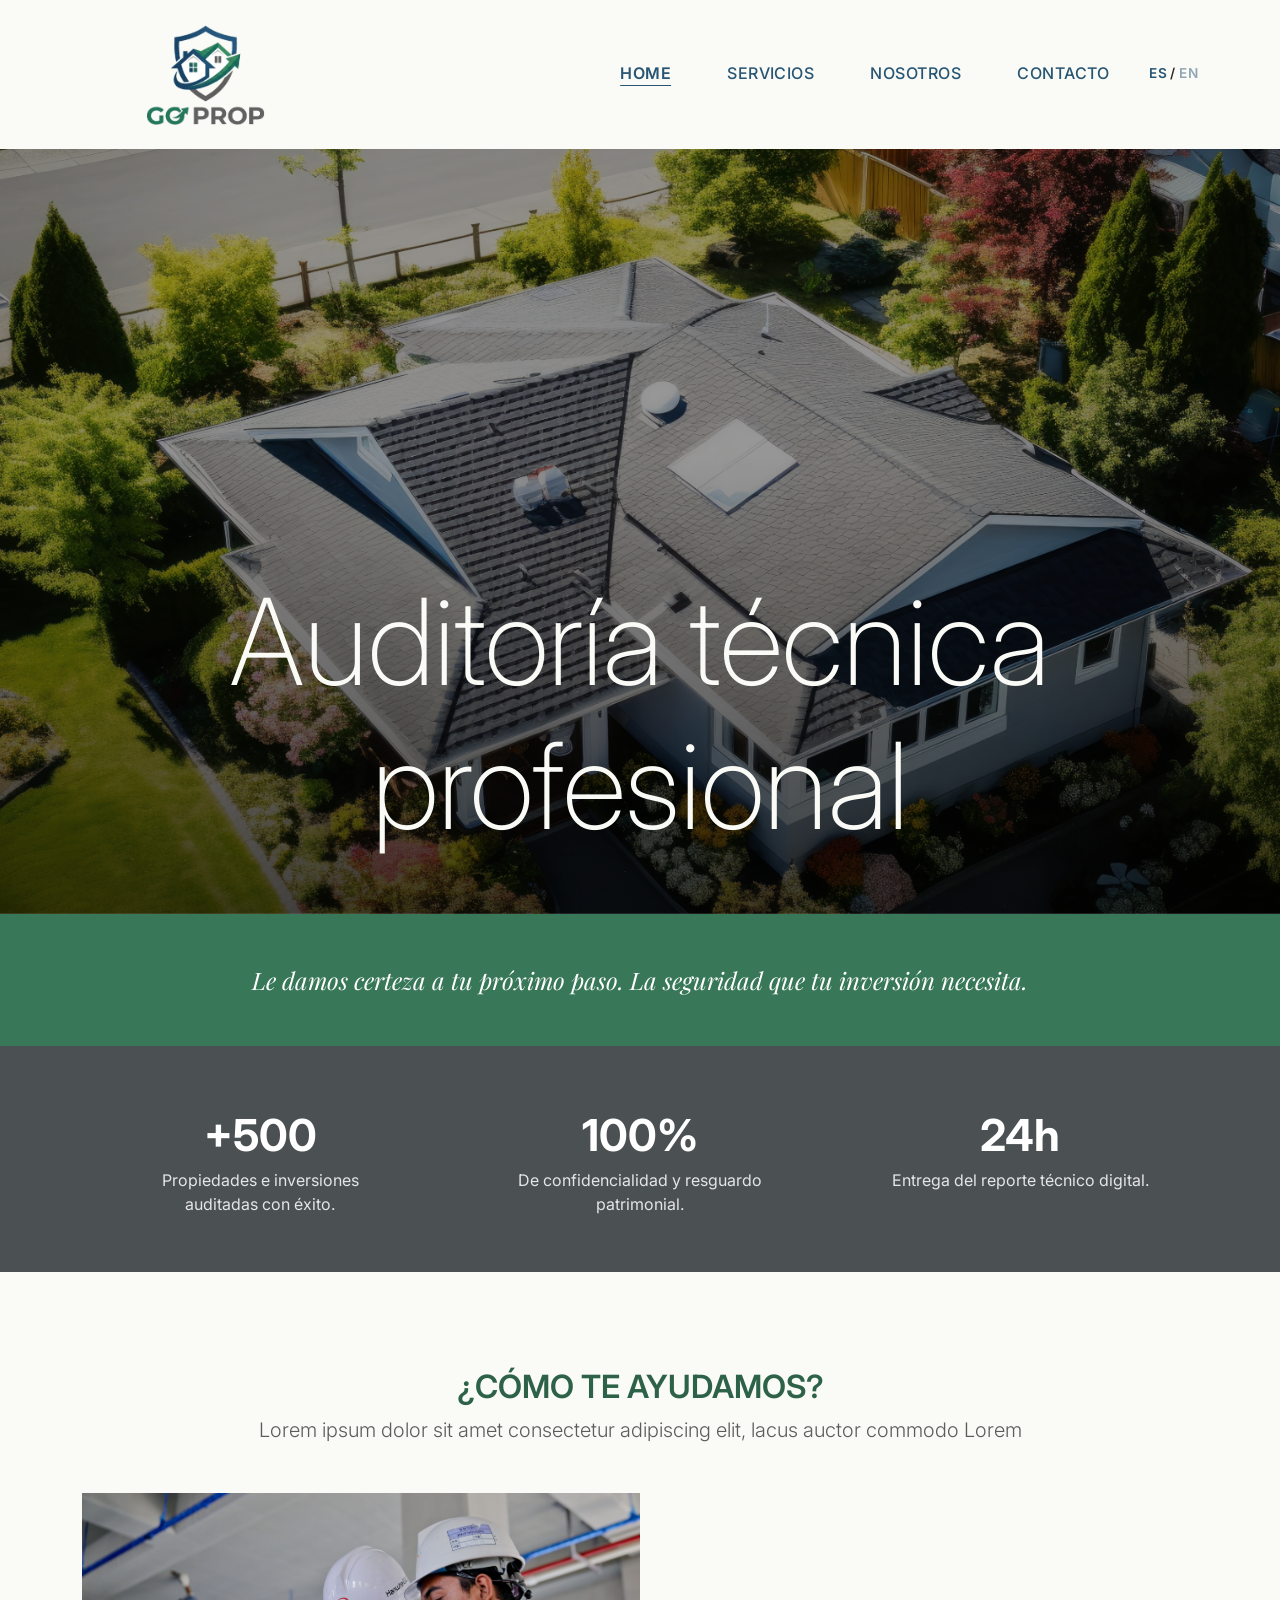
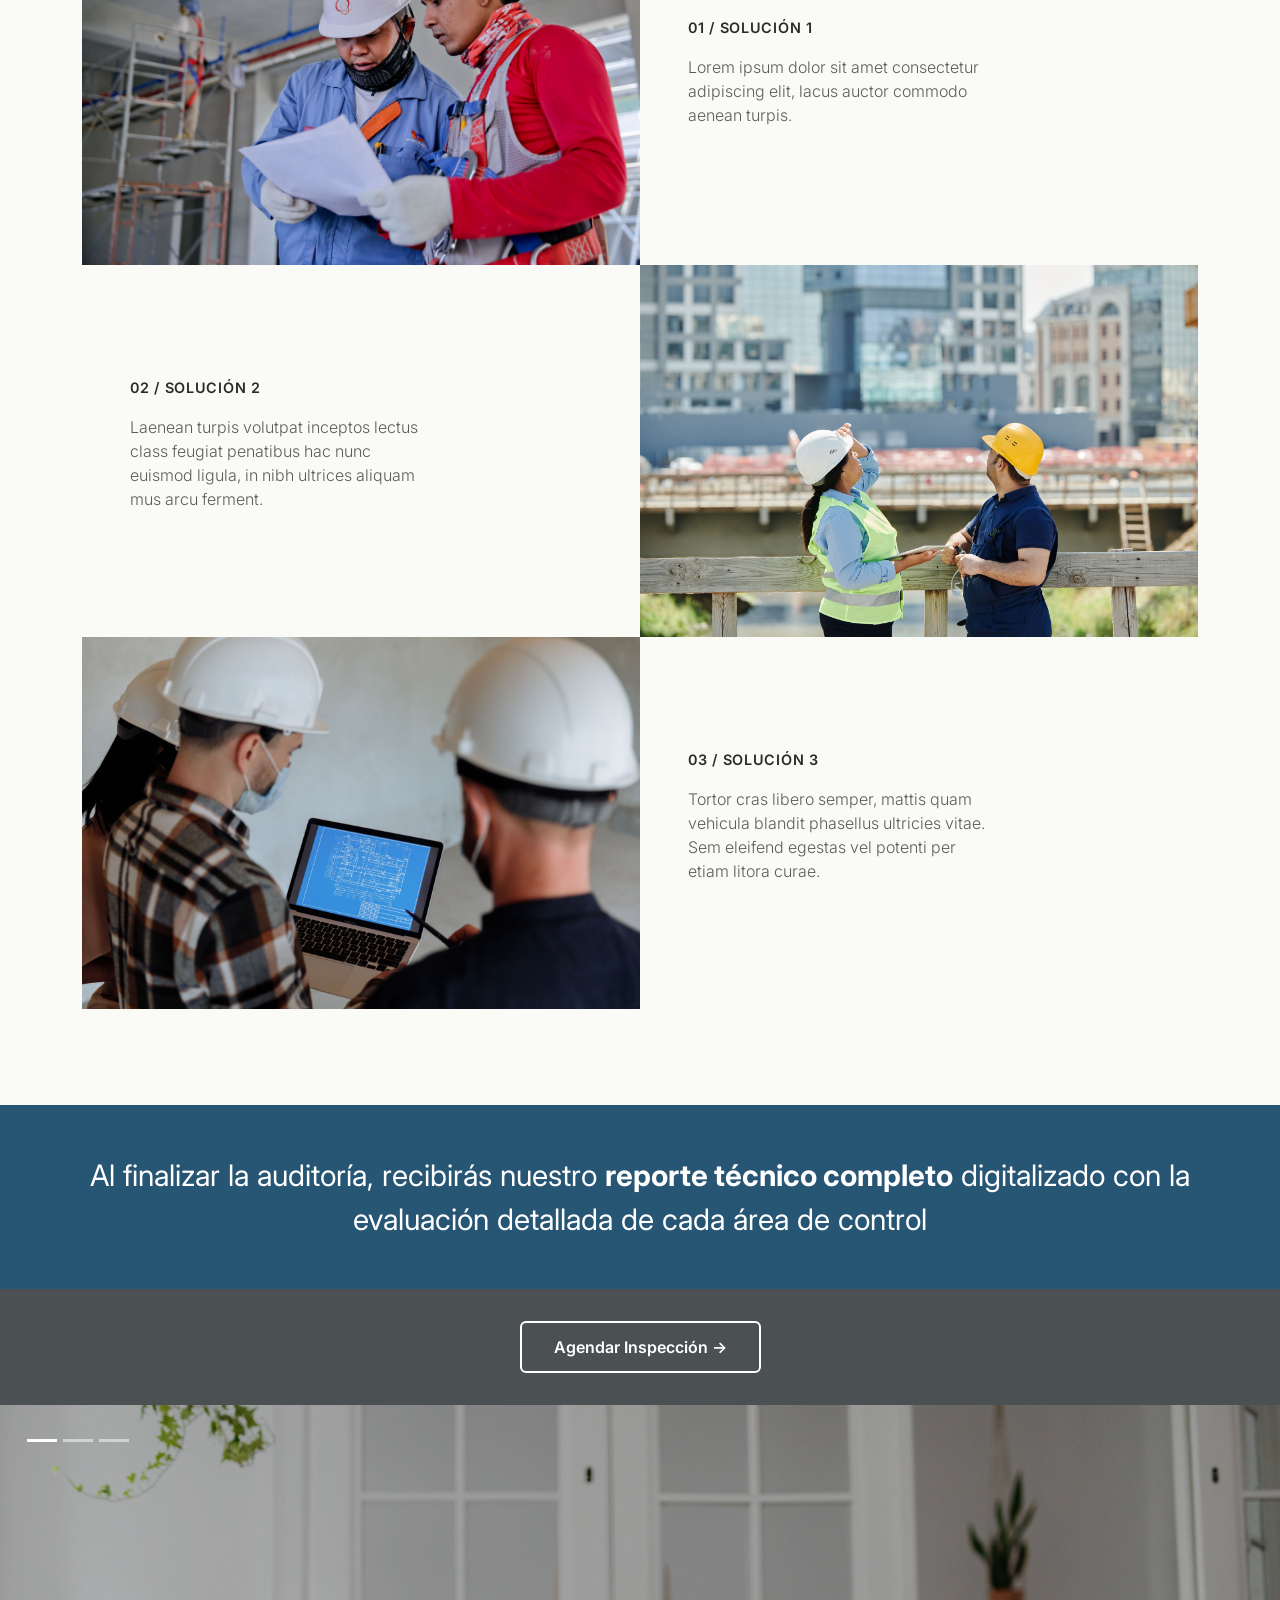
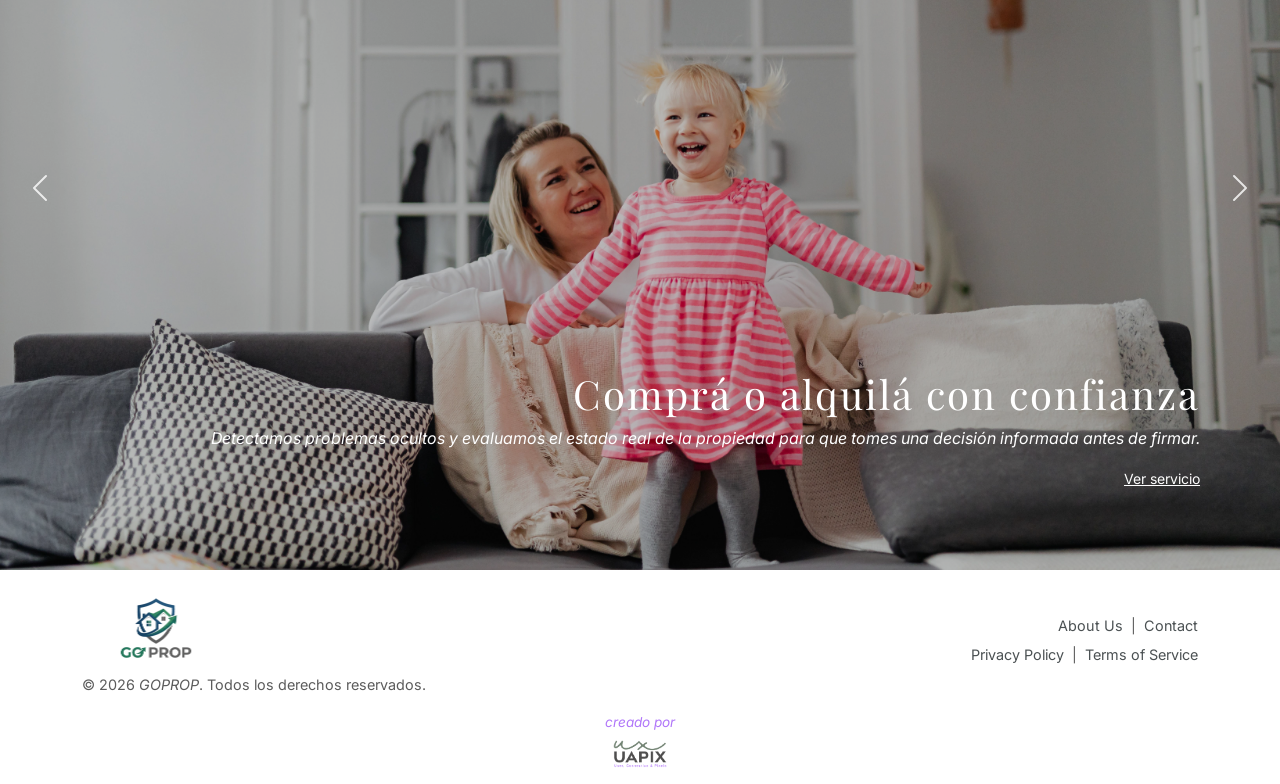
==== commit d087614f: "New Pages and style added" ====
--- a/index.html
+++ b/index.html
@@ -51,7 +51,7 @@
   <!-- ==========================================================================
        Hero
        ========================================================================== -->
-  <header class="hero" style="background-image: url('assets/images/casaPlaceholder.jpg');">
+  <header class="hero" style="background-image: url('assets/images/hero.png');">
     <div class="container hero-content">
       <h1 class="display-5">Auditoría técnica profesional</h1>
     </div>
--- a/css/style.css
+++ b/css/style.css
@@ -400,3 +400,287 @@
   height: 100%;
   min-height: 320px;
 }
+
+/* ==========================================================================
+   Servicios — solution rows + photo collages
+   ========================================================================== */
+
+.solutions-heading {
+  color: var(--color-green-dark);
+  font-weight: 700;
+  text-align: center;
+}
+
+.solution-row {
+  margin-bottom: 5rem;
+}
+
+.solution-title {
+  color: var(--color-charcoal);
+  font-weight: 600;
+  font-size: 1.5rem;
+  margin-bottom: 1rem;
+}
+
+.solution-text p {
+  color: var(--color-text);
+  margin-bottom: 1rem;
+}
+
+.solution-text ul {
+  list-style: none;
+  padding-left: 0;
+  margin-bottom: 0;
+}
+
+.solution-text ul li {
+  position: relative;
+  padding-left: 1.1rem;
+  margin-bottom: 0.4rem;
+}
+
+.solution-text ul li::before {
+  content: '–';
+  position: absolute;
+  left: 0;
+  color: var(--color-green-dark);
+}
+
+.solution-collage {
+  display: grid;
+  gap: 0.75rem;
+  min-height: 420px;
+}
+
+.solution-collage img,
+.solution-collage .img-placeholder {
+  width: 100%;
+  height: 100%;
+  object-fit: cover;
+  min-height: 0;
+}
+
+.solution-collage.layout-1,
+.solution-collage.layout-3 {
+  grid-template-columns: 1fr 1fr;
+  grid-template-rows: 1.4fr 1fr;
+}
+
+.solution-collage.layout-1 .cell-1 {
+  grid-column: 1 / -1;
+}
+
+.solution-collage.layout-3 .cell-3 {
+  grid-column: 1 / -1;
+  grid-row: 2;
+}
+
+.solution-collage.layout-2 {
+  grid-template-columns: 1fr 1fr;
+  grid-template-rows: 1fr 1fr;
+}
+
+/* ==========================================================================
+   Servicios — pricing CTA (single green band, no separate button band)
+   ========================================================================== */
+
+.cta-pricing-heading {
+  font-weight: 600;
+  font-size: 1.75rem;
+  margin-bottom: 1.5rem;
+}
+
+.pricing-block {
+  min-height: 60px;
+  margin-bottom: 1.5rem;
+}
+
+/* ==========================================================================
+   Nosotros — intro + team carousel
+   ========================================================================== */
+
+.about-intro {
+  color: var(--color-navy);
+  text-align: center;
+}
+
+.about-intro p {
+  max-width: 900px;
+  margin: 0 auto 2rem;
+  font-size: 1.15rem;
+  line-height: 1.6;
+}
+
+.about-intro .about-highlight {
+  font-family: var(--font-serif);
+  font-style: italic;
+  font-weight: 700;
+  font-size: 1.4rem;
+}
+
+.team-carousel .team-slide {
+  display: flex;
+  flex-wrap: wrap;
+  min-height: 60vh;
+}
+
+.team-carousel .team-photo {
+  flex: 1 1 50%;
+}
+
+.team-carousel .team-photo img,
+.team-carousel .team-photo .img-placeholder {
+  width: 100%;
+  height: 100%;
+  object-fit: cover;
+  min-height: 60vh;
+}
+
+.team-carousel .team-info {
+  flex: 1 1 50%;
+  background-color: var(--color-navy);
+  color: var(--color-white);
+  padding: 3rem;
+  display: flex;
+  flex-direction: column;
+  justify-content: center;
+}
+
+.team-carousel .team-info h3 {
+  font-weight: 700;
+  font-size: 1.75rem;
+  margin-bottom: 0.25rem;
+}
+
+.team-carousel .team-info .team-role {
+  font-family: var(--font-serif);
+  font-style: italic;
+  margin-bottom: 1.5rem;
+}
+
+.team-carousel .team-info .team-bio {
+  line-height: 1.7;
+}
+
+.team-carousel .carousel-indicators {
+  top: 1.5rem;
+  bottom: auto;
+  justify-content: flex-start;
+  margin-left: 1.5rem;
+  margin-right: 0;
+}
+
+.team-carousel .carousel-control-prev,
+.team-carousel .carousel-control-next {
+  top: 50%;
+  bottom: auto;
+  width: 48px;
+  height: 48px;
+  transform: translateY(-50%);
+  opacity: 0.8;
+}
+
+.team-carousel .carousel-control-prev {
+  left: 1rem;
+}
+
+.team-carousel .carousel-control-next {
+  right: 1rem;
+}
+
+.team-carousel .carousel-control-prev:hover,
+.team-carousel .carousel-control-next:hover {
+  opacity: 1;
+}
+
+/* ==========================================================================
+   Contacto — full-bleed green form section
+   ========================================================================== */
+
+.contact-hero {
+  background-color: var(--color-green);
+  color: var(--color-white);
+  padding: 5rem 0;
+}
+
+.contact-hero h1 {
+  font-weight: 700;
+  color: rgba(255, 255, 255, 0.92);
+  text-align: center;
+  margin-bottom: 1.5rem;
+}
+
+.contact-subtext {
+  text-align: center;
+  max-width: 700px;
+  margin: 0 auto 3rem;
+}
+
+.contact-form label {
+  display: block;
+  margin-bottom: 0.5rem;
+  font-weight: 500;
+}
+
+.contact-form input {
+  width: 100%;
+  background: transparent;
+  border: none;
+  border-bottom: 1px solid rgba(255, 255, 255, 0.6);
+  color: var(--color-white);
+  padding: 0.5rem 0;
+}
+
+.contact-form input:focus {
+  outline: none;
+  border-bottom-color: var(--color-white);
+}
+
+.contact-form input::placeholder {
+  color: rgba(255, 255, 255, 0.5);
+}
+
+.contact-hero .btn-outline-goprop:hover {
+  color: var(--color-green);
+}
+
+.social-icons {
+  display: flex;
+  gap: 1rem;
+  justify-content: center;
+}
+
+.social-icons a {
+  width: 44px;
+  height: 44px;
+  border: 1px solid var(--color-white);
+  border-radius: 4px;
+  display: flex;
+  align-items: center;
+  justify-content: center;
+  color: var(--color-white);
+  font-size: 1.1rem;
+  transition: var(--transition-base);
+}
+
+.social-icons a:hover {
+  background: var(--color-white);
+  color: var(--color-green);
+}
+
+/* ==========================================================================
+   Placeholder blocks (temporary — remove once real assets are in place)
+   ========================================================================== */
+
+.img-placeholder {
+  background-color: #d9d9d9;
+  color: #6b6b6b;
+  display: flex;
+  align-items: center;
+  justify-content: center;
+  text-align: center;
+  font-size: 0.85rem;
+  width: 100%;
+  height: 100%;
+  min-height: 320px;
+}
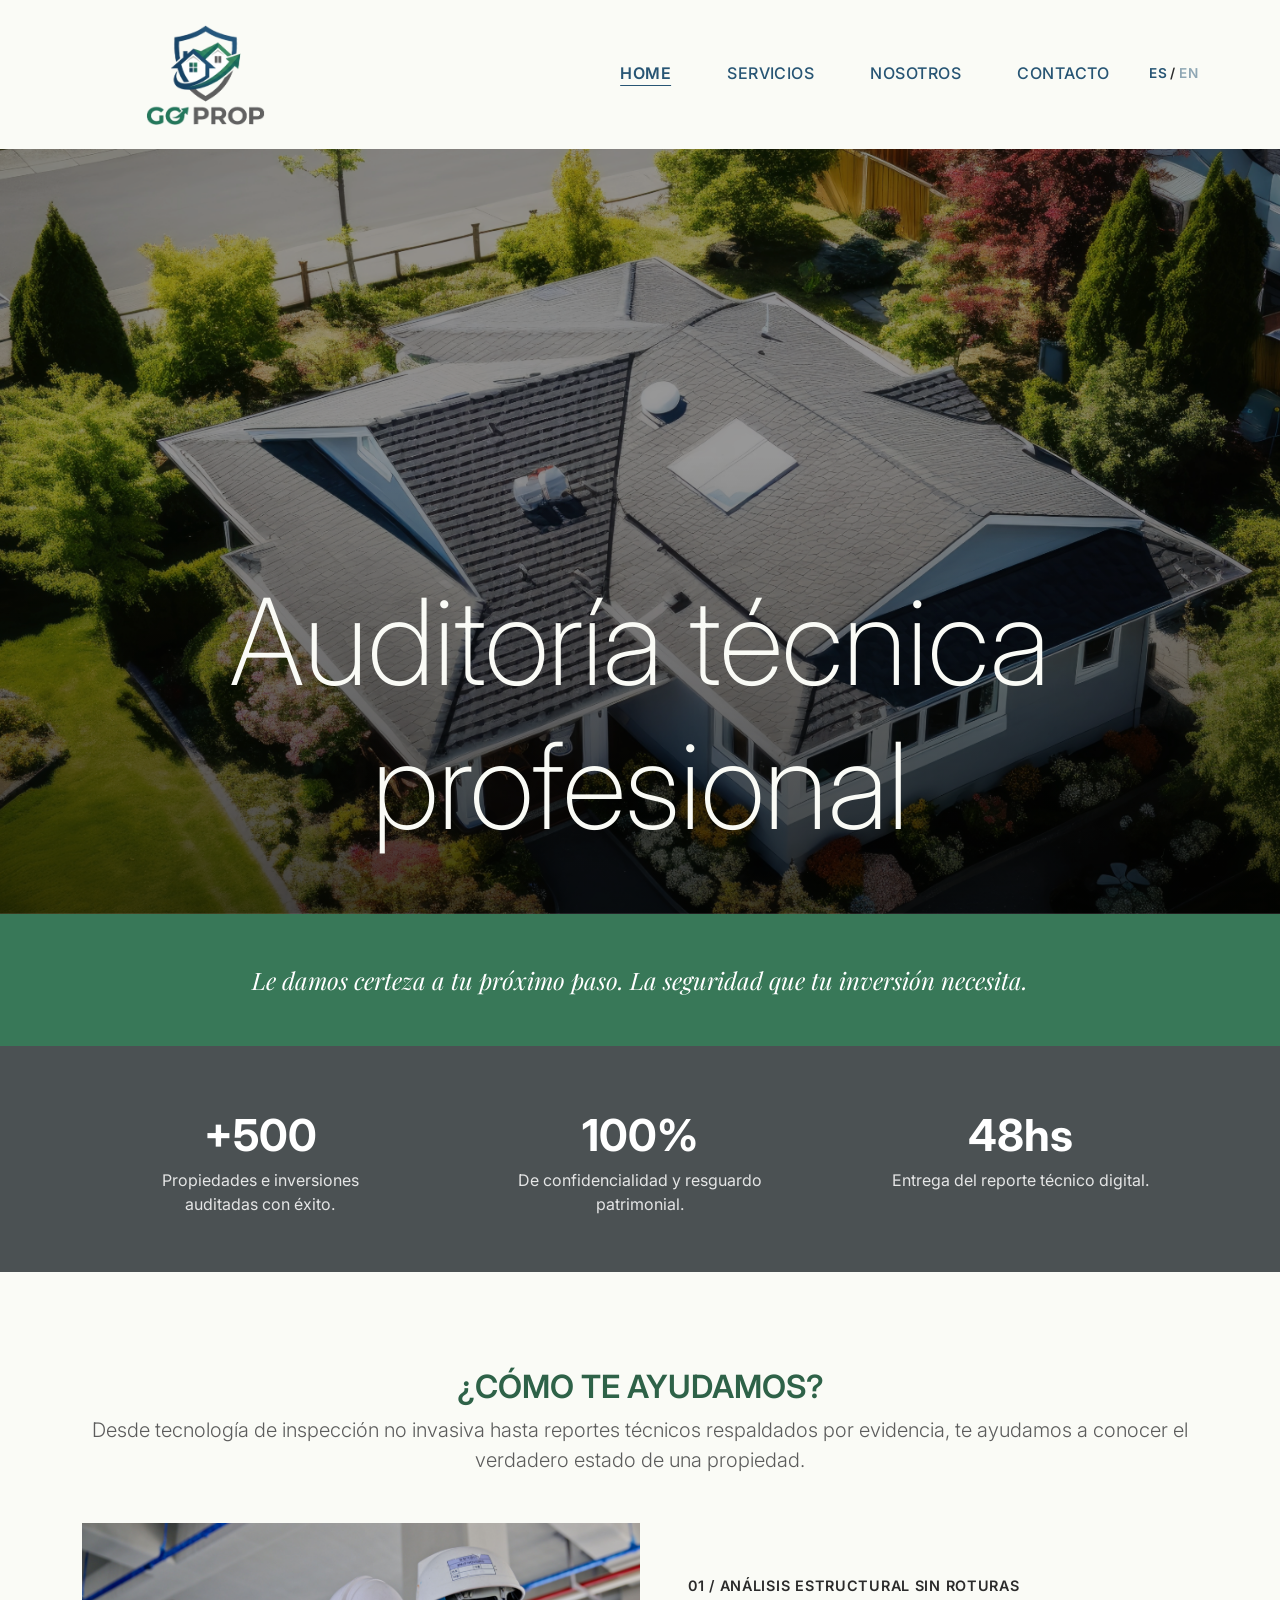
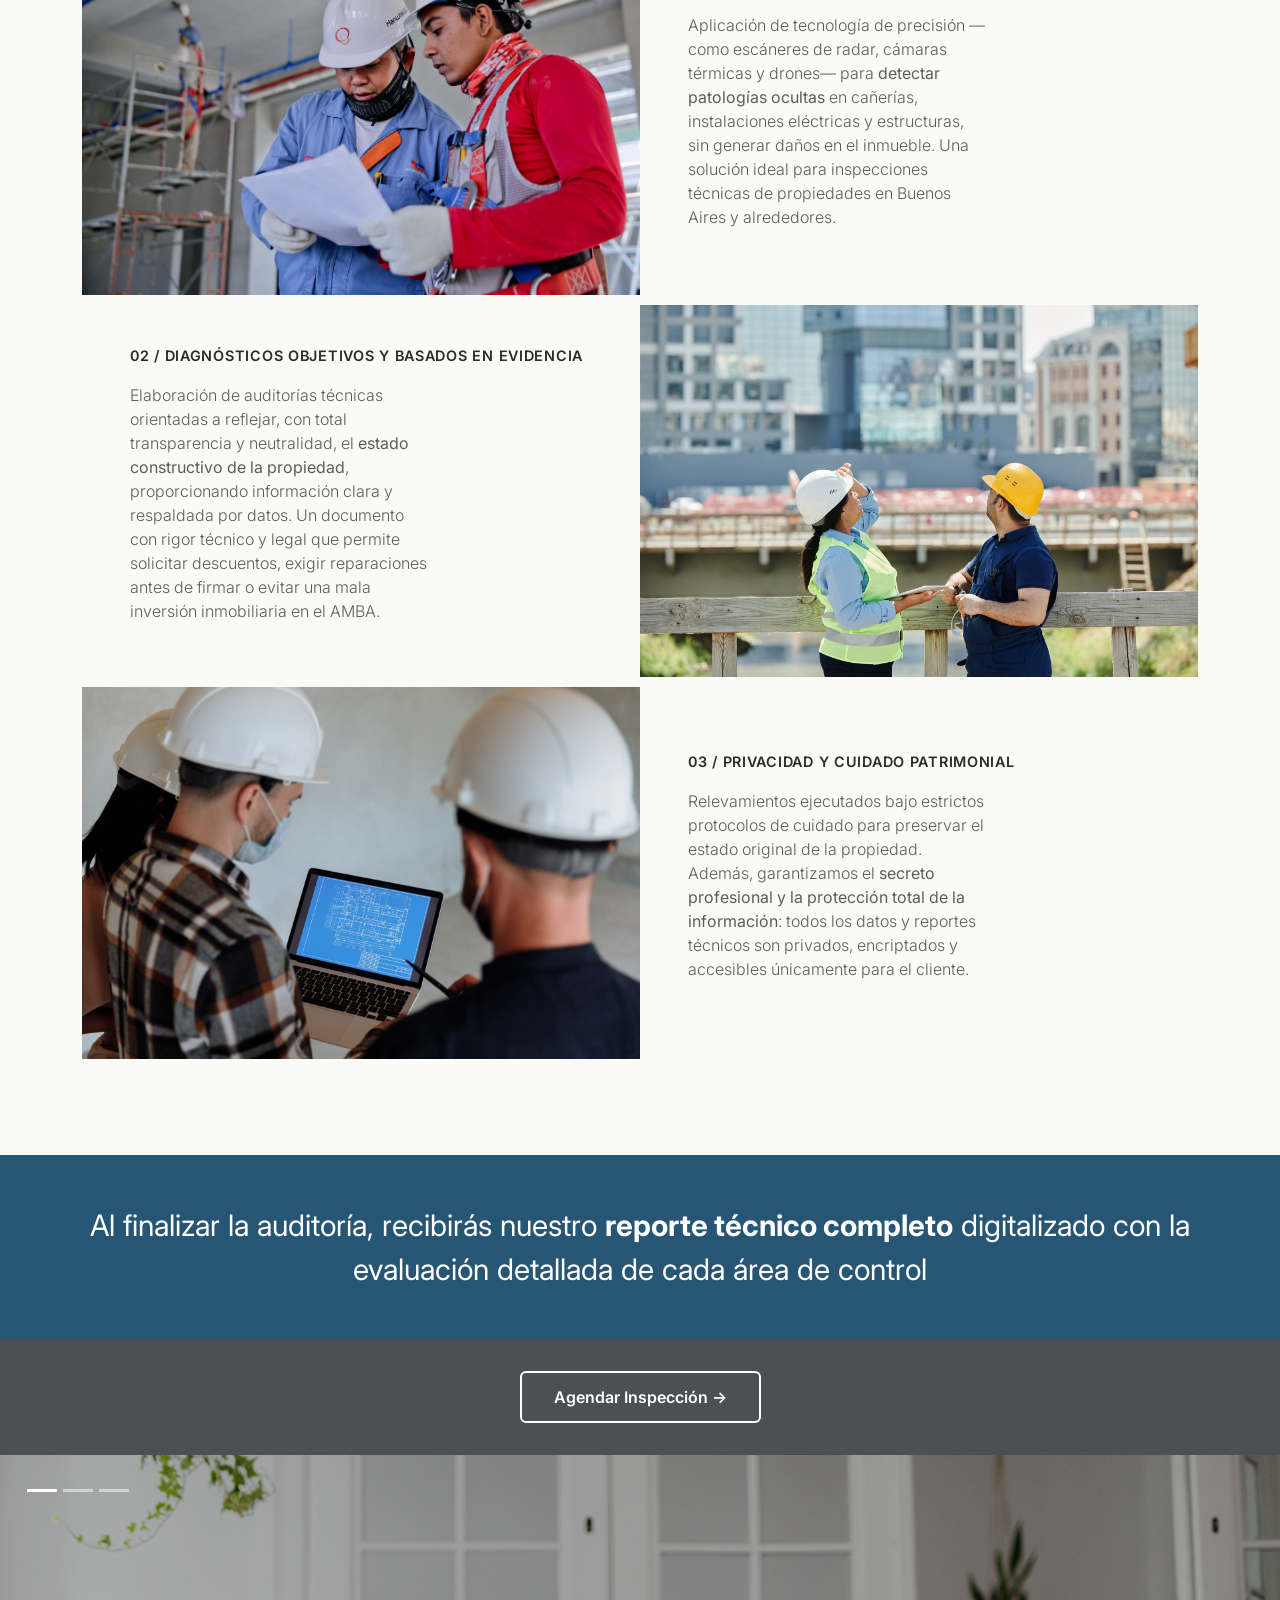
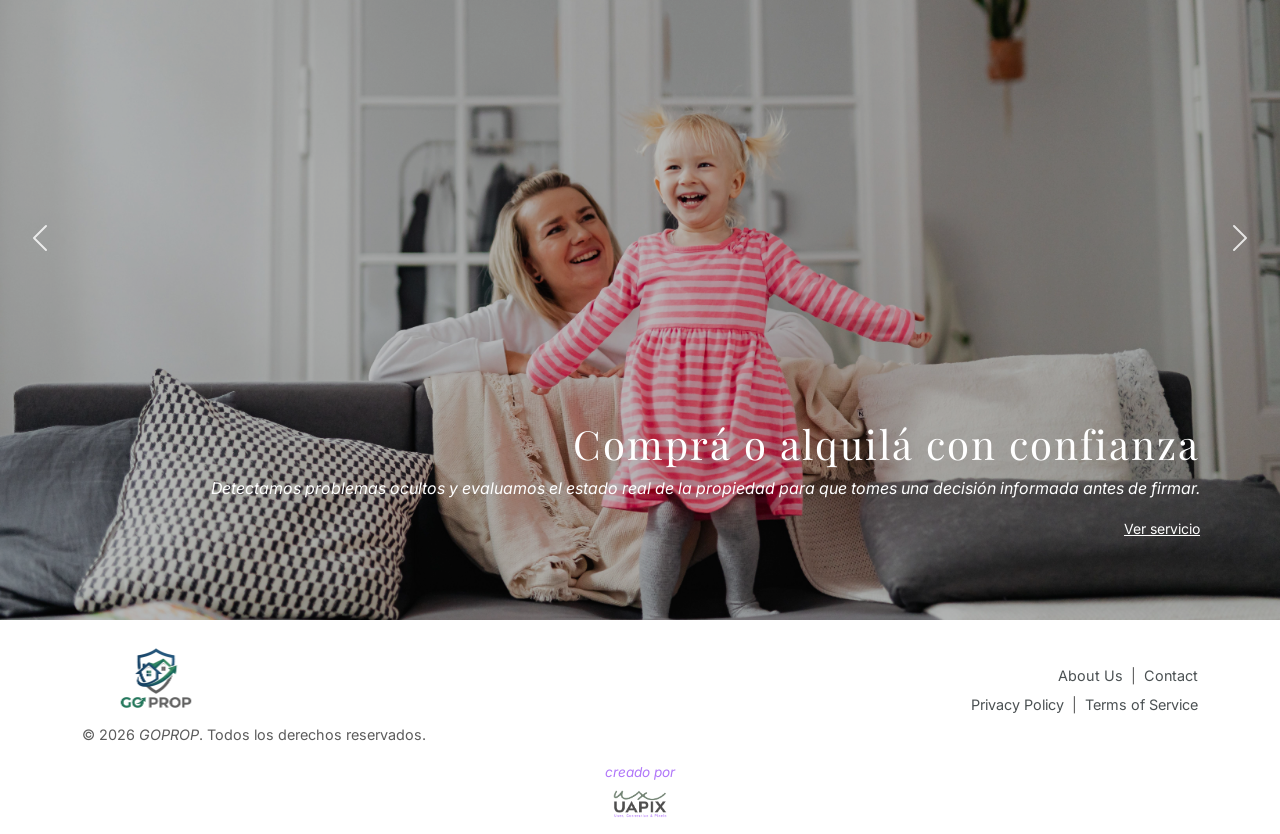
==== commit 68dd971e: "all translations and final written content" ====
--- a/index.html
+++ b/index.html
@@ -75,7 +75,7 @@
           <p class="stat-label">De confidencialidad y resguardo patrimonial.</p>
         </div>
         <div class="col-md-4">
-          <div class="stat-number">24h</div>
+          <div class="stat-number">48hs</div>
           <p class="stat-label">Entrega del reporte técnico digital.</p>
         </div>
       </div>
@@ -89,39 +89,38 @@
     <div class="container">
       <div class="text-center mb-5">
         <h2>¿CÓMO TE AYUDAMOS?</h2>
-        <p class="lead">Lorem ipsum dolor sit amet consectetur adipiscing elit, lacus auctor commodo Lorem</p>
-      </div>
-
-      <!-- Row 1: image left, text right -->
+        <p class="lead">Desde tecnología de inspección no invasiva hasta reportes técnicos respaldados por evidencia, te ayudamos a conocer el verdadero estado de una propiedad.</p>
+      </div>
+
       <div class="row service-row align-items-center g-0 mb-0">
         <div class="col-md-6">
           <img src="assets/images/solucion1.jpg" alt="Inspectores revisando documentos en una propiedad">
         </div>
         <div class="col-md-6 p-5">
-          <span class="service-number">01 / Solución 1</span>
-          <p class="mt-3">Lorem ipsum dolor sit amet consectetur adipiscing elit, lacus auctor commodo aenean turpis.</p>
-        </div>
-      </div>
-
-      <!-- Row 2: text left, image right -->
+          <span class="service-number">01 / Análisis estructural sin roturas</span>
+          <p class="mt-3">Aplicación de tecnología de precisión —como escáneres de radar, cámaras térmicas y drones— para <strong>detectar patologías ocultas</strong> en cañerías, instalaciones eléctricas y estructuras, sin generar daños en el inmueble. Una solución ideal para inspecciones técnicas de propiedades en Buenos Aires y alrededores.</p>
+        </div>
+      </div>
+
+
       <div class="row service-row align-items-center g-0 mb-0">
         <div class="col-md-6 order-md-2">
           <img src="assets/images/solucion2.jpg" alt="Inspectores afuera revisando la fachada de una propiedad">
         </div>
         <div class="col-md-6 order-md-1 p-5">
-          <span class="service-number">02 / Solución 2</span>
-          <p class="mt-3">Laenean turpis volutpat inceptos lectus class feugiat penatibus hac nunc euismod ligula, in nibh ultrices aliquam mus arcu ferment.</p>
-        </div>
-      </div>
-
-      <!-- Row 3: image left, text right -->
+          <span class="service-number">02 / Diagnósticos objetivos y basados en evidencia</span>
+          <p class="mt-3">Elaboración de auditorías técnicas orientadas a reflejar, con total transparencia y neutralidad, el <strong>estado constructivo de la propiedad</strong>, proporcionando información clara y respaldada por datos. Un documento con rigor técnico y legal que permite solicitar descuentos, exigir reparaciones antes de firmar o evitar una mala inversión inmobiliaria en el AMBA.</p>
+        </div>
+      </div>
+
+      
       <div class="row service-row align-items-center g-0">
         <div class="col-md-6">
           <img src="assets/images/solucion3.jpg" alt="Inspectores revisando planos en una computadora portatil">
         </div>
         <div class="col-md-6 p-5">
-          <span class="service-number">03 / Solución 3</span>
-          <p class="mt-3">Tortor cras libero semper, mattis quam vehicula blandit phasellus ultricies vitae. Sem eleifend egestas vel potenti per etiam litora curae.</p>
+          <span class="service-number">03 / Privacidad y cuidado patrimonial</span>
+          <p class="mt-3">Relevamientos ejecutados bajo estrictos protocolos de cuidado para preservar el estado original de la propiedad. Además, garantizamos el <strong>secreto profesional y la protección total de la información</strong>: todos los datos y reportes técnicos son privados, encriptados y accesibles únicamente para el cliente.</p>
         </div>
       </div>
     </div>
@@ -151,21 +150,21 @@
         <div class="gallery-parallax-content">
           <h2 class="display-6">Comprá o alquilá con confianza</h2>
           <p class="fst-italic">Detectamos problemas ocultos y evaluamos el estado real de la propiedad para que tomes una decisión informada antes de firmar.</p>
-          <a href="servicios.html" class="text-white text-decoration-underline small">Ver servicio</a>
+          <a href="servicios.html#pre-compra" class="text-white text-decoration-underline small">Ver servicio</a>
         </div>
       </div>
       <div class="carousel-item" style="background-image: url('assets/images/gallery-kitchen.jpg');">
         <div class="gallery-parallax-content">
           <h2 class="display-6">Recibí tu propiedad con tranquilidad</h2>
           <p class="fst-italic">Verificamos que la construcción o remodelación cumpla con los estándares de calidad y con lo acordado antes de la entrega.</p>
-          <a href="servicios.html" class="text-white text-decoration-underline small">Ver servicio</a>
+          <a href="servicios.html#control-obra" class="text-white text-decoration-underline small">Ver servicio</a>
         </div>
       </div>
       <div class="carousel-item" style="background-image: url('assets/images/gallery-garden.jpg');">
         <div class="gallery-parallax-content">
           <h2 class="display-6">Encontrá la causa del problema</h2>
           <p class="fst-italic">Analizamos filtraciones, fisuras y otras fallas para identificar su origen y brindarte un diagnóstico técnico confiable.</p>
-          <a href="servicios.html" class="text-white text-decoration-underline small">Ver servicio</a>
+          <a href="servicios.html#patologias" class="text-white text-decoration-underline small">Ver servicio</a>
         </div>
       </div>
     </div>
--- a/css/style.css
+++ b/css/style.css
@@ -518,7 +518,9 @@
   font-size: 1.4rem;
 }
 
-.team-carousel .team-slide {
+.team-carousel .team-slide.active,
+.team-carousel .carousel-item-next.team-slide,
+.team-carousel .carousel-item-prev.team-slide {
   display: flex;
   flex-wrap: wrap;
   min-height: 60vh;
@@ -540,7 +542,7 @@
   flex: 1 1 50%;
   background-color: var(--color-navy);
   color: var(--color-white);
-  padding: 3rem;
+  padding: 4rem;
   display: flex;
   flex-direction: column;
   justify-content: center;
@@ -621,22 +623,46 @@
   margin-bottom: 0.5rem;
   font-weight: 500;
 }
-
-.contact-form input {
+.contact-form .row > div {
+  display: flex;
+  flex-direction: column;
+  justify-content: flex-end;
+}
+.field-hint {
+  display: block;
+  font-style: italic;
+  font-size: 0.85rem;
+  color: rgba(255, 255, 255, 0.7);
+  margin-top: -0.25rem;
+  margin-bottom: 0.5rem;
+}
+.contact-form input,
+.contact-form textarea {
   width: 100%;
   background: transparent;
   border: none;
   border-bottom: 1px solid rgba(255, 255, 255, 0.6);
   color: var(--color-white);
   padding: 0.5rem 0;
-}
-
-.contact-form input:focus {
+  font-family: inherit;
+  resize: vertical;
+}
+
+.contact-form textarea {
+  border: 1px solid rgba(255, 255, 255, 0.6);
+  border-radius: 4px;
+  padding: 0.75rem;
+  min-height: 110px;
+}
+
+.contact-form input:focus,
+.contact-form textarea:focus {
   outline: none;
   border-bottom-color: var(--color-white);
 }
 
-.contact-form input::placeholder {
+.contact-form input::placeholder,
+.contact-form textarea::placeholder {
   color: rgba(255, 255, 255, 0.5);
 }
 
@@ -668,6 +694,15 @@
   color: var(--color-green);
 }
 
+.form-status {
+  min-height: 1.5rem;
+  font-weight: 500;
+}
+
+.form-status-error {
+  color: #ffb3b3;
+}
+
 /* ==========================================================================
    Placeholder blocks (temporary — remove once real assets are in place)
    ========================================================================== */
